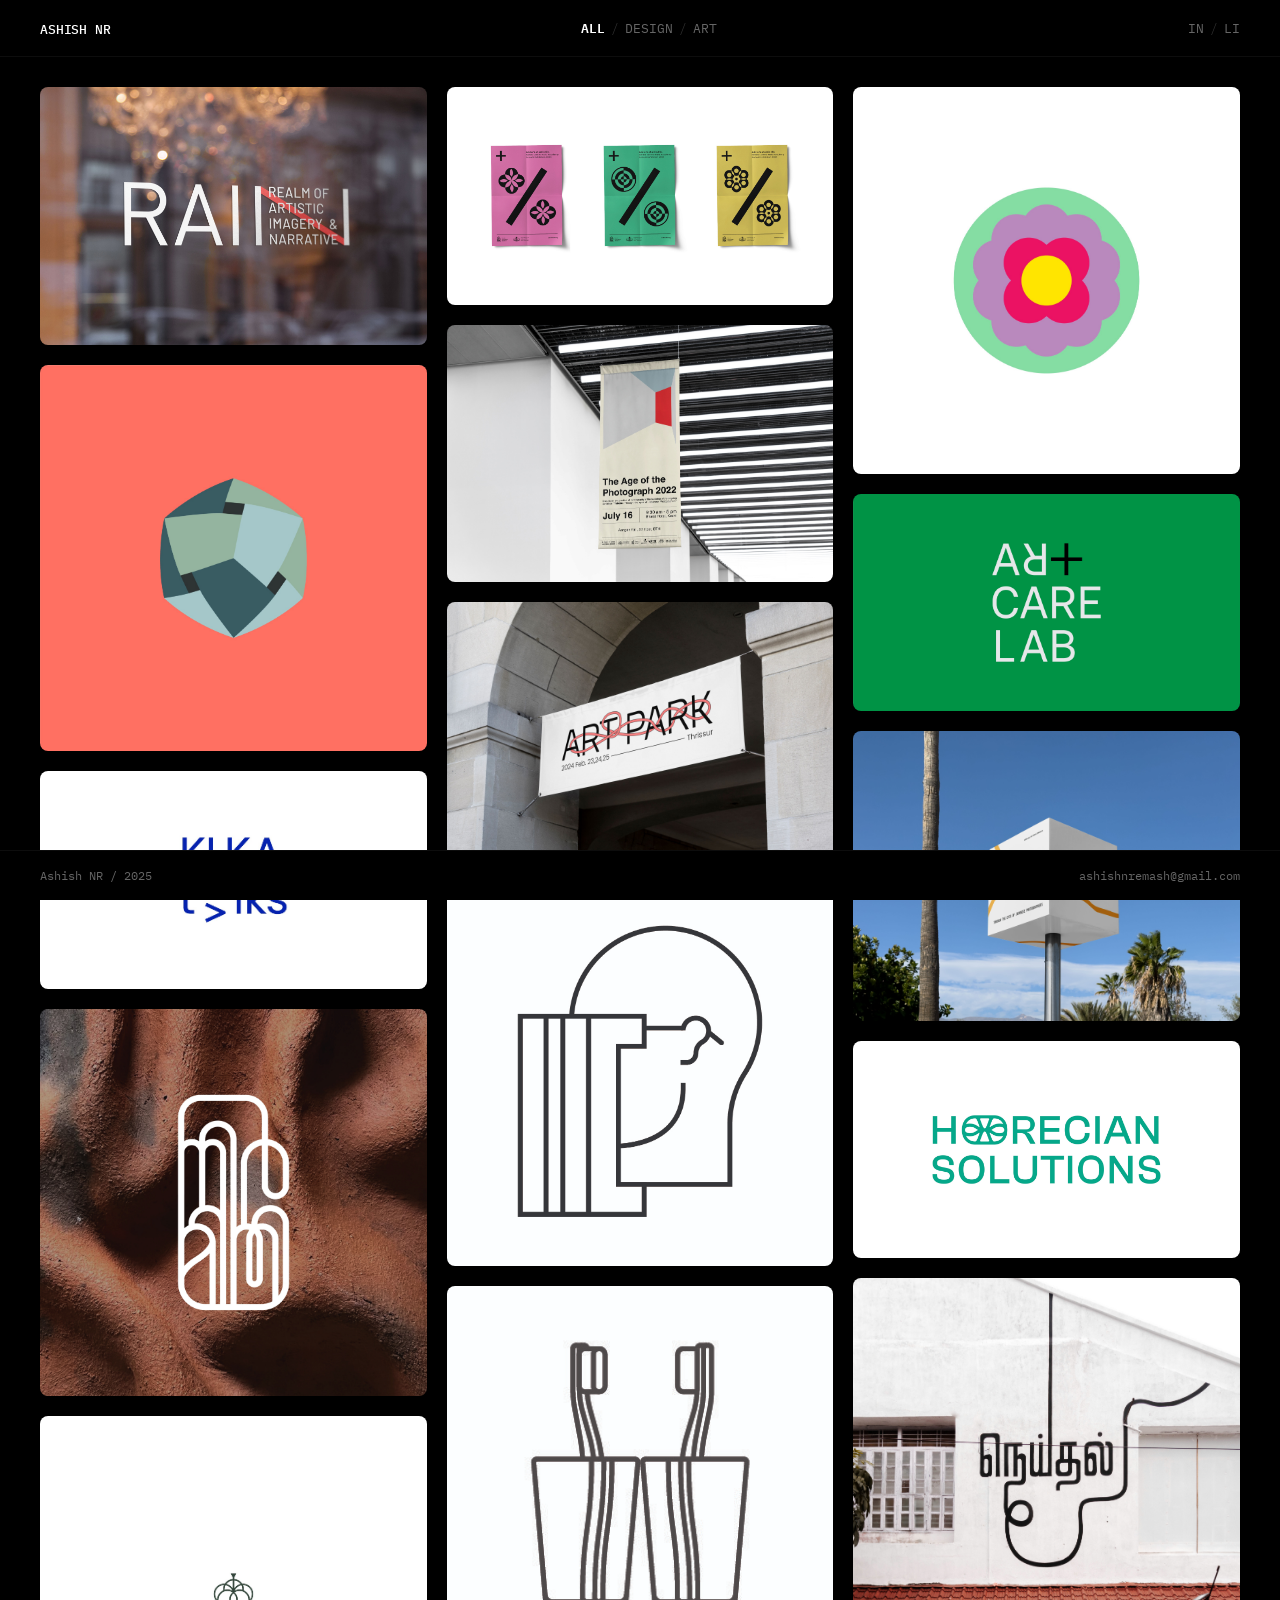
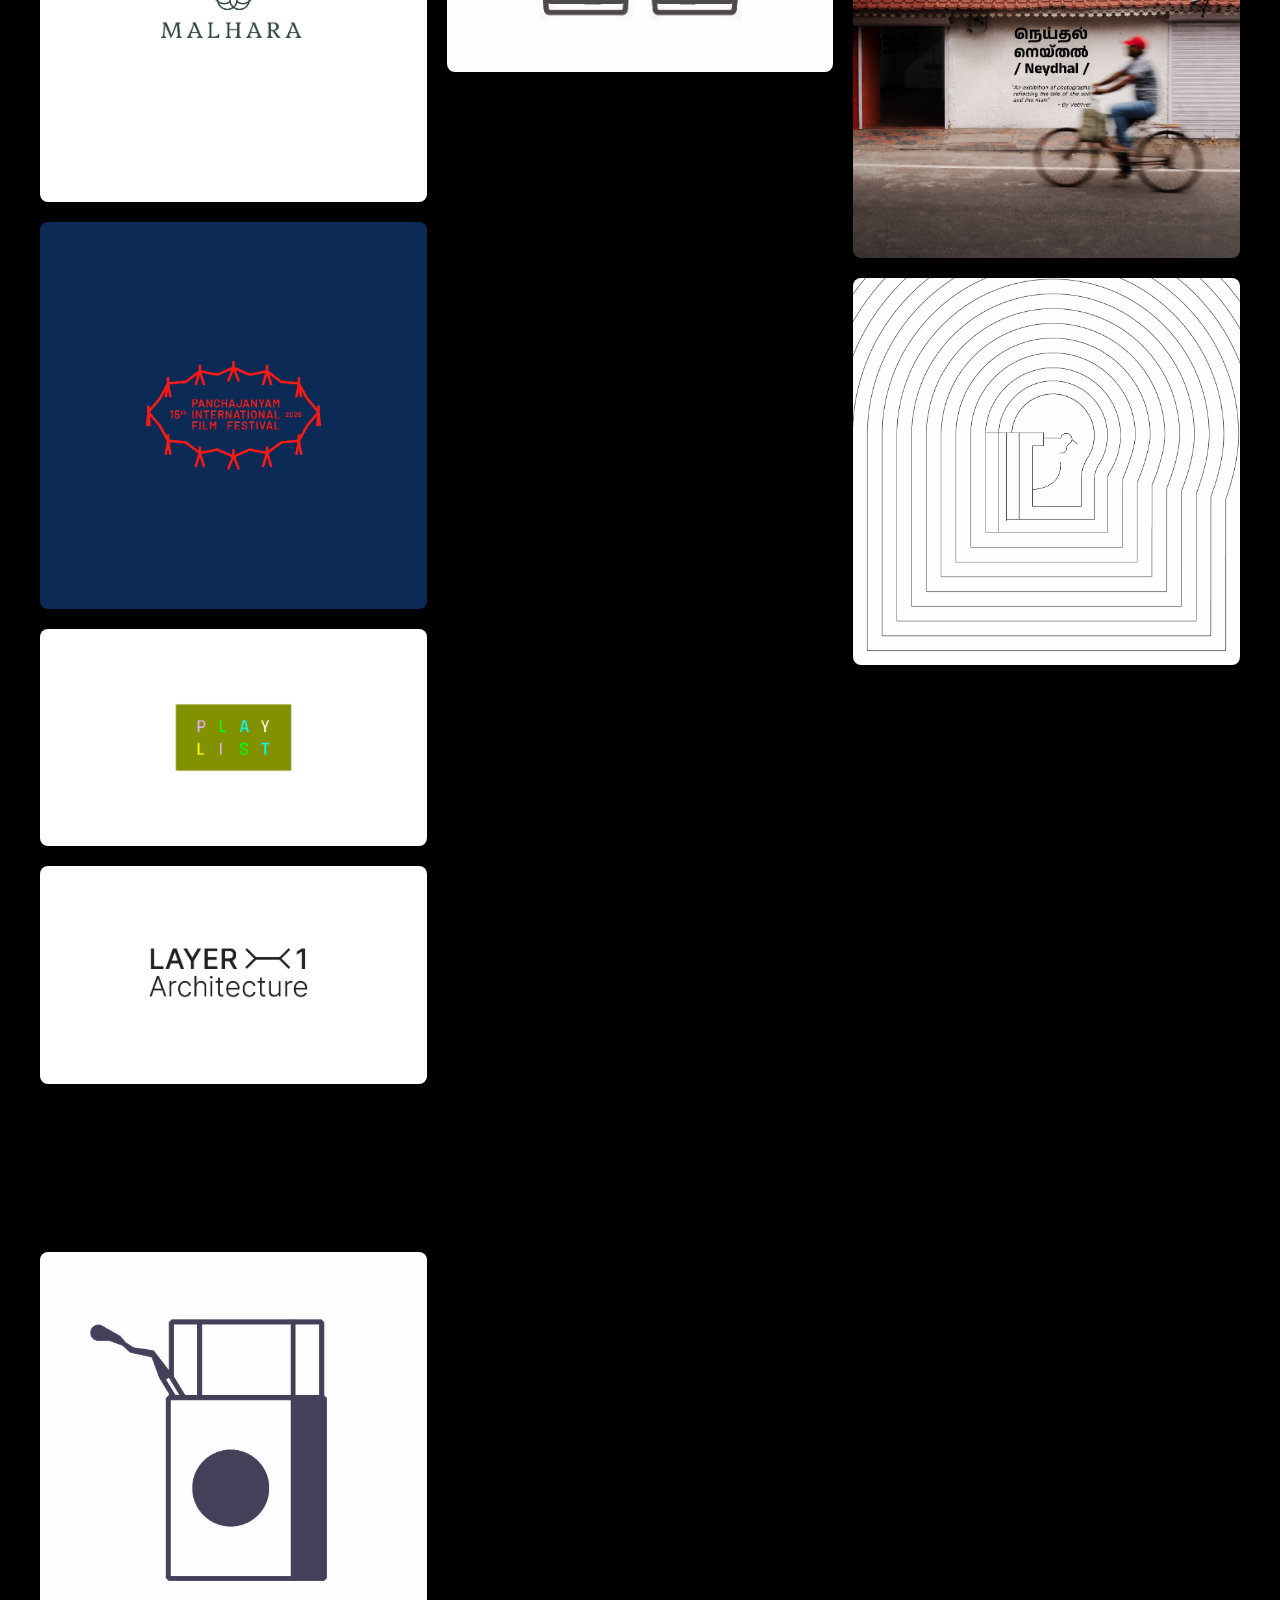
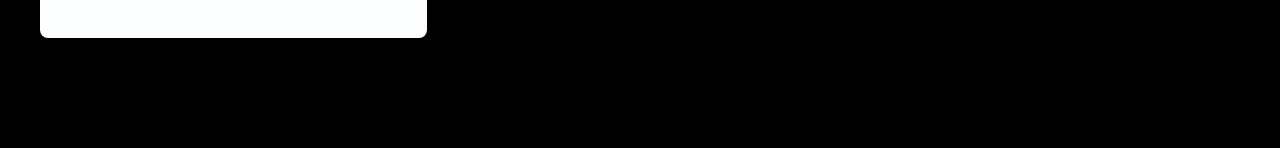
==== project.html @ 5584006c "Initialize portfolio website replication" ====
<!DOCTYPE html>
<html lang="en">
<head>
    <meta charset="UTF-8">
    <meta name="viewport" content="width=device-width, initial-scale=1.0">
    <title>Project Details - Ashish NR</title>
    <meta name="description" content="Editorial project detail page of Ashish NR portfolio">
    
    <!-- Stylesheets -->
    <link rel="stylesheet" href="assets/css/style.css">
</head>
<body>

    <!-- Sticky Navigation Bar -->
    <nav class="top-nav">
        <div class="nav-container">
            <div class="nav-left">
                <a href="index.html" class="nav-brand">ASHISH NR</a>
            </div>
            <div class="nav-center">
                <!-- Kept empty on detail pages to maintain focus on content -->
            </div>
            <div class="nav-right">
                <a href="https://www.instagram.com/ash.ishnr/" target="_blank" class="social-link">IN</a>
                <span class="nav-slash">/</span>
                <a href="https://www.linkedin.com/in/ashish-nr-889770b6/" target="_blank" class="social-link">LI</a>
            </div>
        </div>
    </nav>

    <!-- Main Editorial Project Page Content -->
    <main class="container">
        <!-- Asymmetrical Column Grid Layout (Matches Framer) -->
        <section class="project-header-grid">
            <!-- Column 1: Floating Title Side Column -->
            <div class="project-col project-col-left">
                <h1 id="project-title" class="project-fixed-title">Project Title</h1>
            </div>
            
            <!-- Column 2: Detailed Description Column -->
            <div class="project-col project-col-middle">
                <p id="project-description">
                    Loading project description...
                </p>
            </div>
            
            <!-- Column 3: Timeline & Meta Data List Column -->
            <div class="project-col project-col-right">
                <div id="project-meta-list">
                    <!-- Loaded dynamically by project.js -->
                    <div class="meta-item">
                        <span class="meta-label">Date:</span>
                        <span class="meta-value">...</span>
                    </div>
                </div>
            </div>
        </section>

        <!-- Stacked Project Media Images (Aligned with middle column) -->
        <section id="project-media-list" class="project-media-container">
            <!-- Populated dynamically by project.js -->
        </section>
    </main>

    <!-- Sticky Footer -->
    <footer>
        <div class="footer-container">
            <span>Ashish NR / 2025</span>
            <a href="mailto:ashishnremash@gmail.com" class="footer-email">ashishnremash@gmail.com</a>
        </div>
    </footer>

    <!-- Scripts -->
    <script src="assets/js/project.js"></script>
</body>
</html>
---- assets/css/style.css ----
/* Import IBM Plex Mono from Google Fonts */
@import url('https://fonts.googleapis.com/css2?family=IBM+Plex+Mono:ital,wght@0,100..700;1,100..700&display=swap');

/* Global Resets and Design Tokens */
* {
    margin: 0;
    padding: 0;
    box-sizing: border-box;
    -webkit-font-smoothing: antialiased;
    -moz-osx-font-smoothing: grayscale;
}

body {
    background-color: #000000;
    color: #ffffff;
    font-family: "IBM Plex Mono", monospace;
    overflow-x: hidden;
}

a {
    color: inherit;
    text-decoration: none;
}

/* Base Layout Constraints - Edge to Edge */
.container {
    width: 100%;
    max-width: 100%;
    margin: 0 auto;
    padding-left: 40px;
    padding-right: 40px;
}

/* Top Sticky Navigation Bar */
.top-nav {
    position: fixed;
    top: 0;
    left: 0;
    width: 100%;
    height: 57px;
    background-color: rgba(0, 0, 0, 0.85);
    backdrop-filter: blur(10px);
    -webkit-backdrop-filter: blur(10px);
    z-index: 1000;
    border-bottom: 1px solid rgba(255, 255, 255, 0.05);
}

.nav-container {
    display: flex;
    justify-content: space-between;
    align-items: center;
    height: 100%;
    width: 100%;
    max-width: 100%;
    margin: 0 auto;
    padding: 0 40px;
}

.nav-left .nav-brand {
    font-size: 13px;
    font-weight: 500;
    letter-spacing: -0.01em;
    cursor: pointer;
}

/* Custom Minimal Interactive Filter Bar inside Nav */
.nav-center {
    display: flex;
    align-items: center;
}

.filter-bar {
    display: flex;
    align-items: center;
    gap: 0px;
    background: none;
    padding: 0;
    border-radius: 0;
    border: none;
}

.filter-btn {
    background: none;
    border: none;
    color: rgba(255, 255, 255, 0.4);
    font-family: "IBM Plex Mono", monospace;
    font-size: 13px;
    font-weight: 400;
    cursor: pointer;
    transition: color 0.2s ease;
    padding: 2px 0px;
}

.filter-btn:hover {
    color: rgba(255, 255, 255, 0.9);
}

.filter-btn.active {
    color: #ffffff;
    font-weight: 600;
}

.filter-separator, .nav-slash {
    color: rgba(255, 255, 255, 0.2);
    font-size: 13px;
    font-weight: 300;
    user-select: none;
    margin: 0 6px; /* Controlled tight spacing around / */
}

.nav-right {
    display: flex;
    align-items: center;
    gap: 0px;
    font-size: 13px;
}

.social-link {
    color: rgba(255, 255, 255, 0.4);
    transition: color 0.2s ease;
    padding: 2px 0px;
}

.social-link:hover {
    color: #ffffff;
}

/* 3-Column Masonry Layout Engine */
.masonry-container {
    padding-top: 87px; /* Nav height + margin */
    padding-bottom: 60px;
    display: flex;
    flex-direction: row;
    gap: 20px;
}

.masonry-column {
    flex: 1;
    display: flex;
    flex-direction: column;
    gap: 20px;
    min-width: 0; /* Prevents overflow in flexbox child */
}

/* Portfolio Card Design */
.card-item {
    position: relative;
    width: 100%;
    overflow: hidden;
    background-color: #0d0d0d;
    cursor: pointer;
    display: block;
    aspect-ratio: auto;
    border-radius: 8px;
}

.card-media {
    width: 100%;
    display: block;
    height: auto;
    object-fit: cover;
    transition: opacity 0.3s cubic-bezier(0.16, 1, 0.3, 1);
}

.card-item:hover .card-media {
    opacity: 0.8;
}

/* Dimming Overlay + Bottom-Right Text Title */
.card-overlay {
    position: absolute;
    top: 0;
    left: 0;
    width: 100%;
    height: 100%;
    background-color: rgba(0, 0, 0, 0.2);
    display: flex;
    flex-direction: column;
    justify-content: flex-end;
    align-items: flex-end;
    padding: 15px;
    opacity: 0;
    transition: opacity 0.3s cubic-bezier(0.16, 1, 0.3, 1);
    z-index: 2;
}

.card-item:hover .card-overlay {
    opacity: 1;
}

.card-title {
    color: #ffffff;
    font-size: 15px;
    font-weight: 400;
    letter-spacing: -0.01em;
    margin: 0;
}

/* Main Footer Styling */
footer {
    position: sticky;
    bottom: 0;
    left: 0;
    width: 100%;
    height: 50px;
    background-color: #000000;
    border-top: 1px solid rgba(255, 255, 255, 0.05);
    z-index: 900;
}

.footer-container {
    display: flex;
    justify-content: space-between;
    align-items: center;
    height: 100%;
    width: 100%;
    max-width: 100%;
    margin: 0 auto;
    padding: 0 40px;
    font-size: 12px;
    color: rgba(255, 255, 255, 0.4);
}

.footer-email {
    color: rgba(255, 255, 255, 0.4);
    transition: color 0.2s ease;
}

.footer-email:hover {
    color: #ffffff;
}

/* Maximized Illustration Lightbox Modal styling */
.lightbox {
    position: fixed;
    top: 0;
    left: 0;
    width: 100%;
    height: 100%;
    background-color: rgba(0, 0, 0, 0.98);
    display: none;
    justify-content: center;
    align-items: center;
    z-index: 2000;
    opacity: 0;
    transition: opacity 0.3s ease;
}

.lightbox.active {
    display: flex;
    opacity: 1;
}

.lightbox-content {
    position: relative;
    max-width: 90%;
    max-height: 85%;
    display: flex;
    justify-content: center;
    align-items: center;
    flex-direction: column;
}

.lightbox-image {
    max-width: 100%;
    max-height: 80vh;
    object-fit: contain;
    box-shadow: 0 10px 45px rgba(0, 0, 0, 0.9);
    user-select: none;
}

.lightbox-close {
    position: absolute;
    top: 25px;
    right: 25px;
    background: none;
    border: none;
    color: #ffffff;
    font-size: 32px;
    cursor: pointer;
    opacity: 0.5;
    transition: opacity 0.2s ease, transform 0.2s ease;
    z-index: 2200;
}

.lightbox-close:hover {
    opacity: 1;
    transform: scale(1.08);
}

.lightbox-nav {
    position: absolute;
    top: 50%;
    transform: translateY(-50%);
    background: none;
    border: none;
    color: #ffffff;
    font-size: 40px;
    cursor: pointer;
    opacity: 0.3;
    transition: opacity 0.2s ease, transform 0.2s ease;
    padding: 30px 20px;
    z-index: 2100;
}

.lightbox-nav:hover {
    opacity: 0.9;
    transform: translateY(-50%) scale(1.05);
}

.lightbox-prev {
    left: 10px;
}

.lightbox-next {
    right: 10px;
}

.lightbox-caption {
    margin-top: 15px;
    color: rgba(255, 255, 255, 0.5);
    font-size: 14px;
    font-weight: 400;
    letter-spacing: -0.01em;
}

/* Editorial Detailed Project Page Layout */
.project-header-grid {
    display: flex;
    flex-direction: row;
    gap: 20px;
    padding-top: 97px;
    padding-bottom: 40px;
}

.project-col {
    width: calc((100% - 40px) / 3);
    flex-shrink: 0;
}

.project-col-left {
    position: relative;
}

.project-fixed-title {
    position: sticky;
    top: 97px;
    font-size: 15px;
    font-weight: 500;
    color: #ffffff;
    letter-spacing: -0.01em;
}

.project-col-middle {
    color: #ffffff;
    font-size: 15px;
    line-height: 1.45;
    font-weight: 400;
    letter-spacing: -0.01em;
}

.project-col-right {
    display: flex;
    flex-direction: column;
    gap: 16px;
    font-size: 13px;
    padding-left: 20px;
}

.meta-item {
    display: flex;
    flex-direction: column;
    line-height: 1.4;
}

.meta-label {
    color: rgba(255, 255, 255, 0.4);
    font-weight: 400;
    text-transform: capitalize;
}

.meta-value {
    color: #ffffff;
    margin-top: 2px;
}

.project-media-container {
    display: flex;
    flex-direction: column;
    gap: 20px;
    padding-bottom: 80px;
}

.project-media-item {
    margin-left: calc(((100% - 40px) / 3) + 20px); /* Column 1 width + gap */
    width: calc(2 * ((100% - 40px) / 3) + 20px);   /* Column 2 + Column 3 + gap */
    display: block;
    height: auto;
    object-fit: cover;
    background-color: #0a0a0a;
}

/* Responsive Rules */
@media (max-width: 1024px) {
    .container {
        padding-left: 15px;
        padding-right: 15px;
    }
    
    .nav-container, .footer-container {
        padding: 0 15px;
    }
    
    .masonry-container {
        flex-direction: column;
        gap: 15px;
    }
    
    .masonry-column {
        width: 100%;
        gap: 15px;
    }
    
    /* Project details stack on tablets/mobile */
    .project-header-grid {
        flex-direction: column;
        padding-top: 80px;
        gap: 24px;
    }
    
    .project-col {
        width: 100%;
    }
    
    .project-col-right {
        padding-left: 0;
    }
    
    .project-fixed-title {
        position: relative;
        top: 0;
        font-size: 20px;
    }
    
    .project-media-item {
        margin-left: 0;
        width: 100%;
    }
}
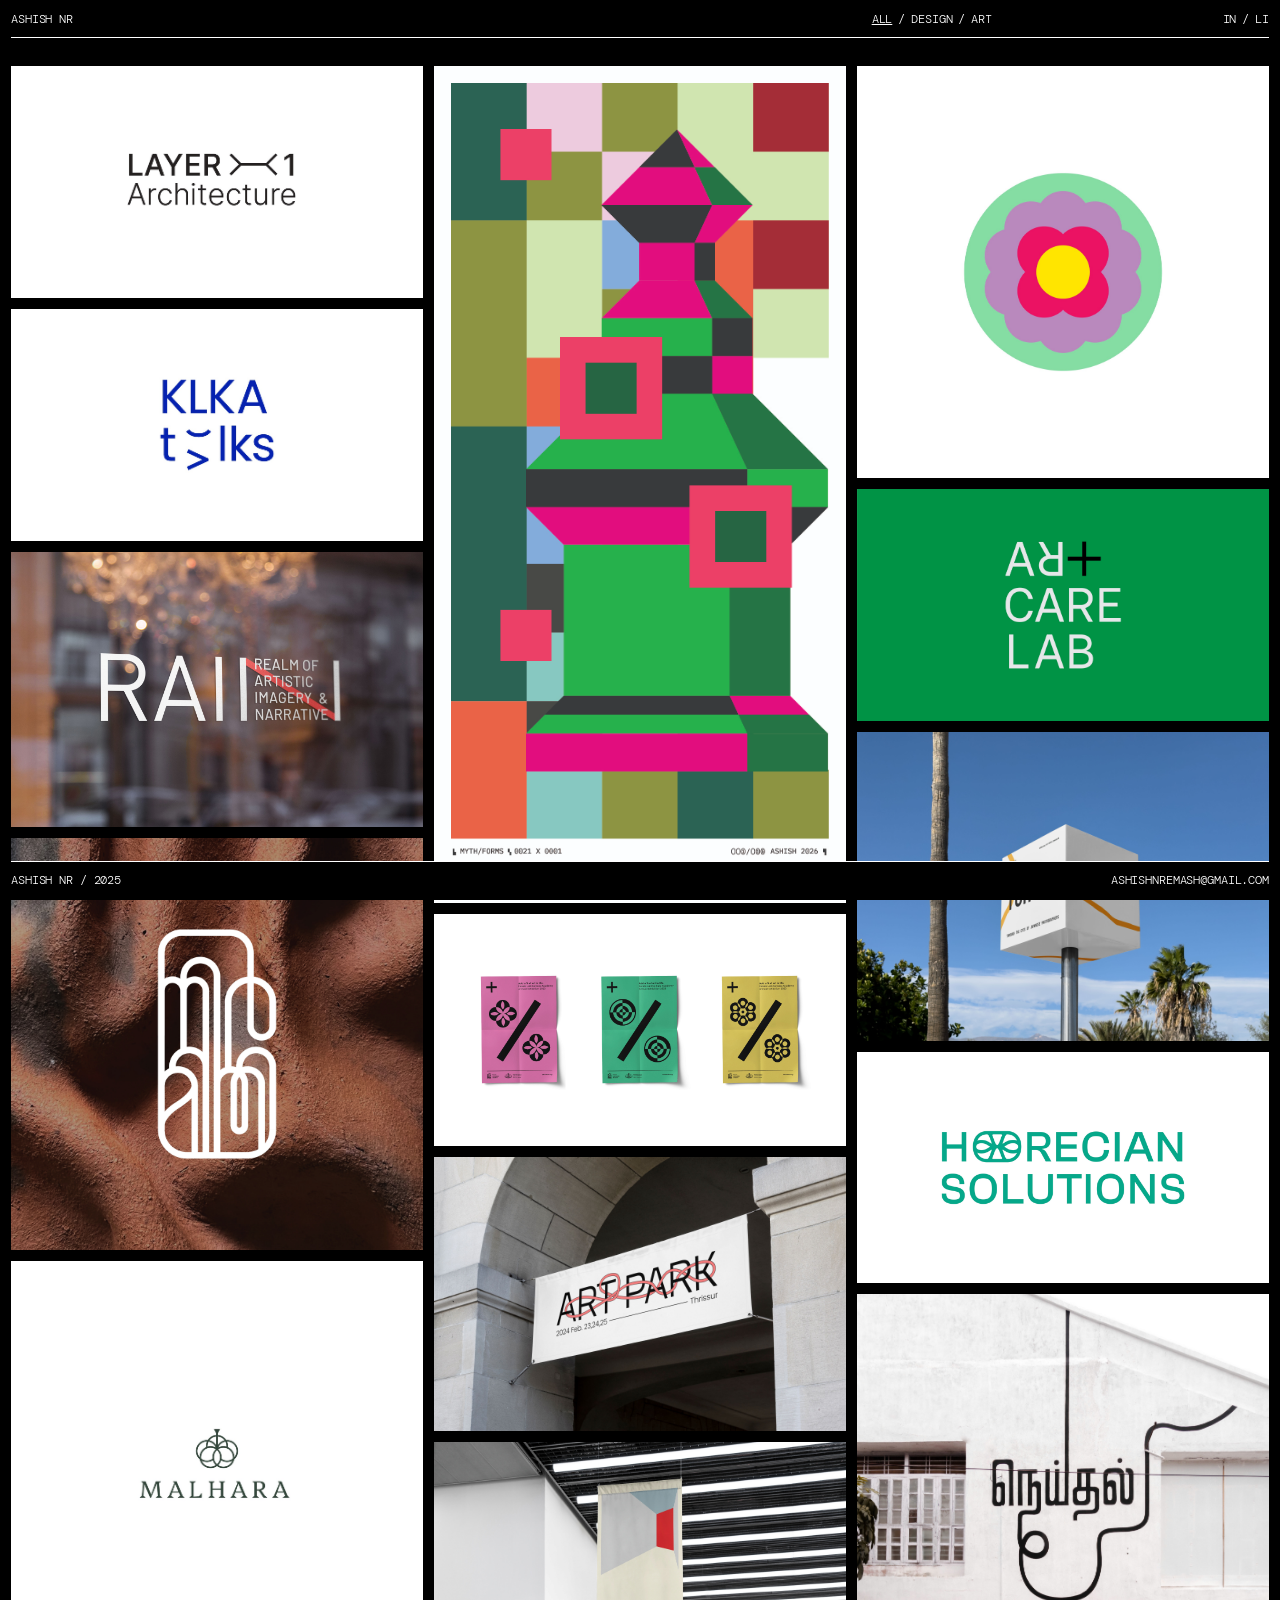
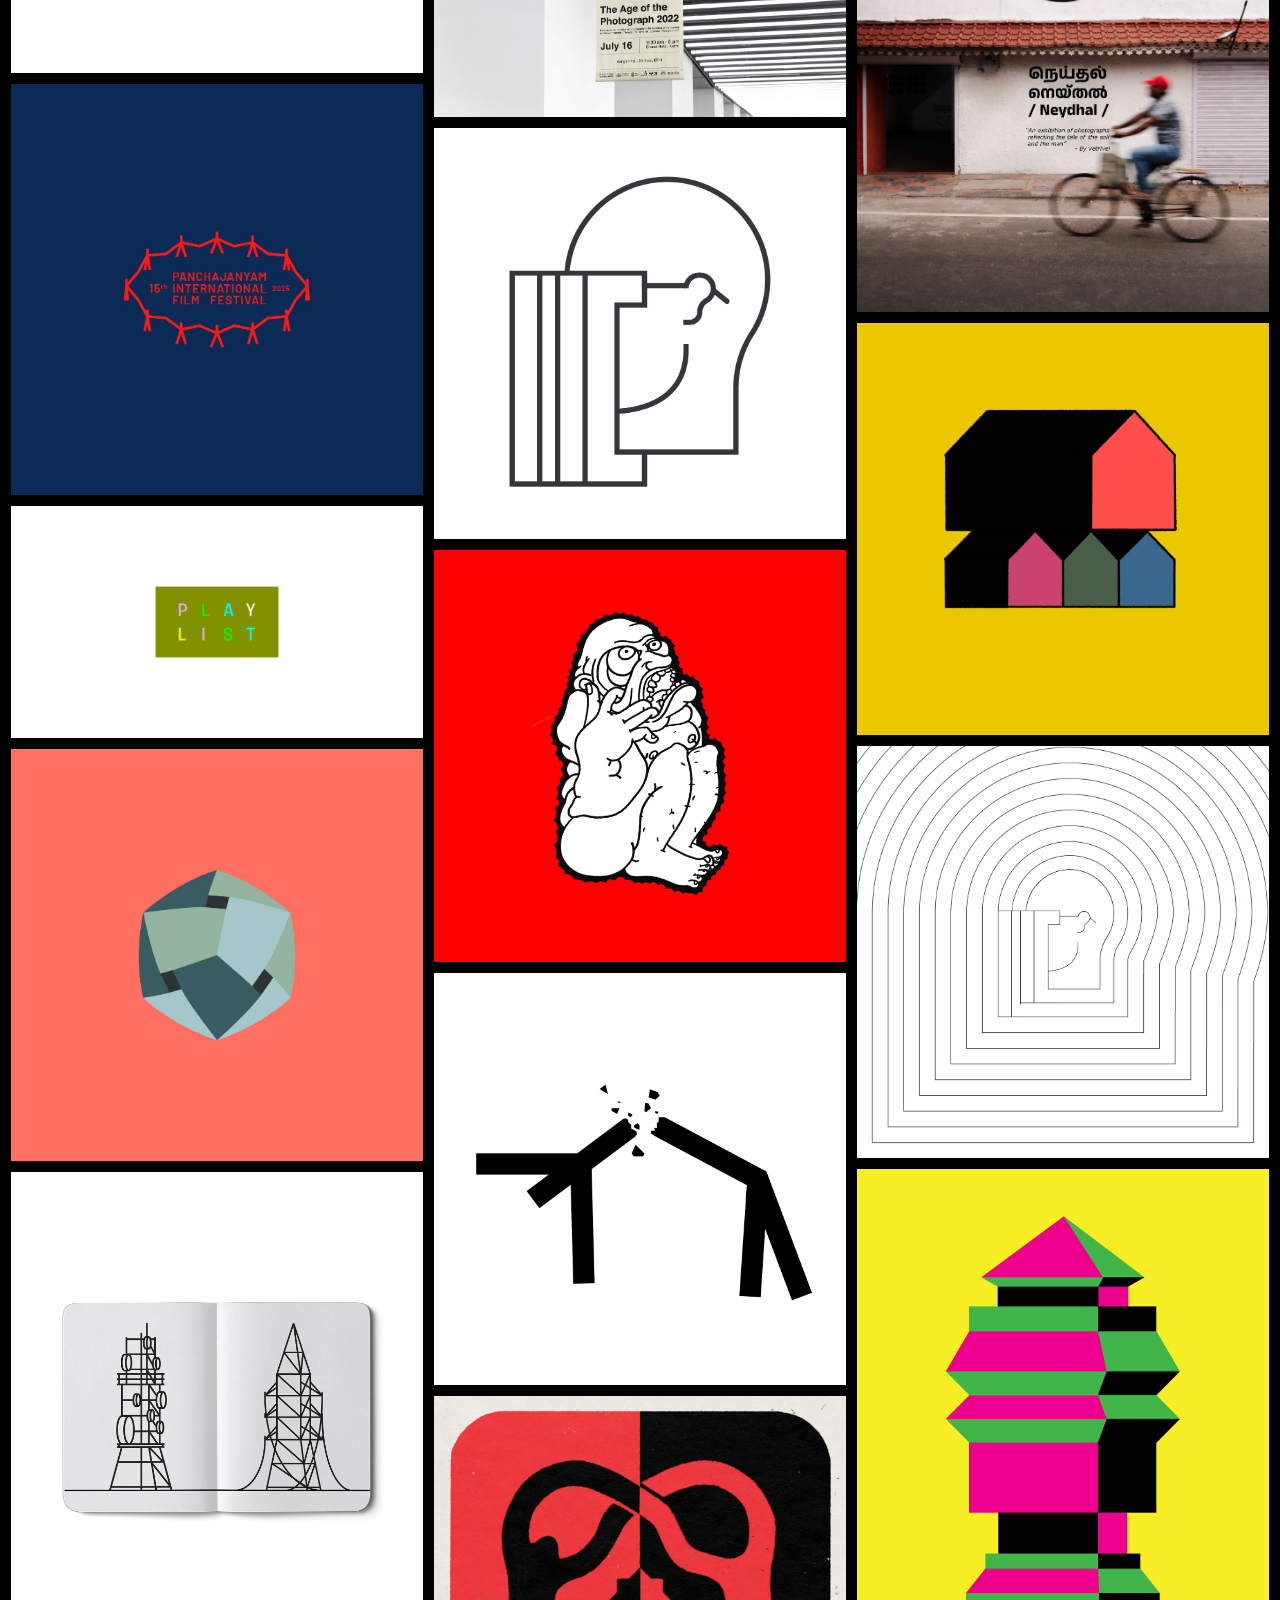
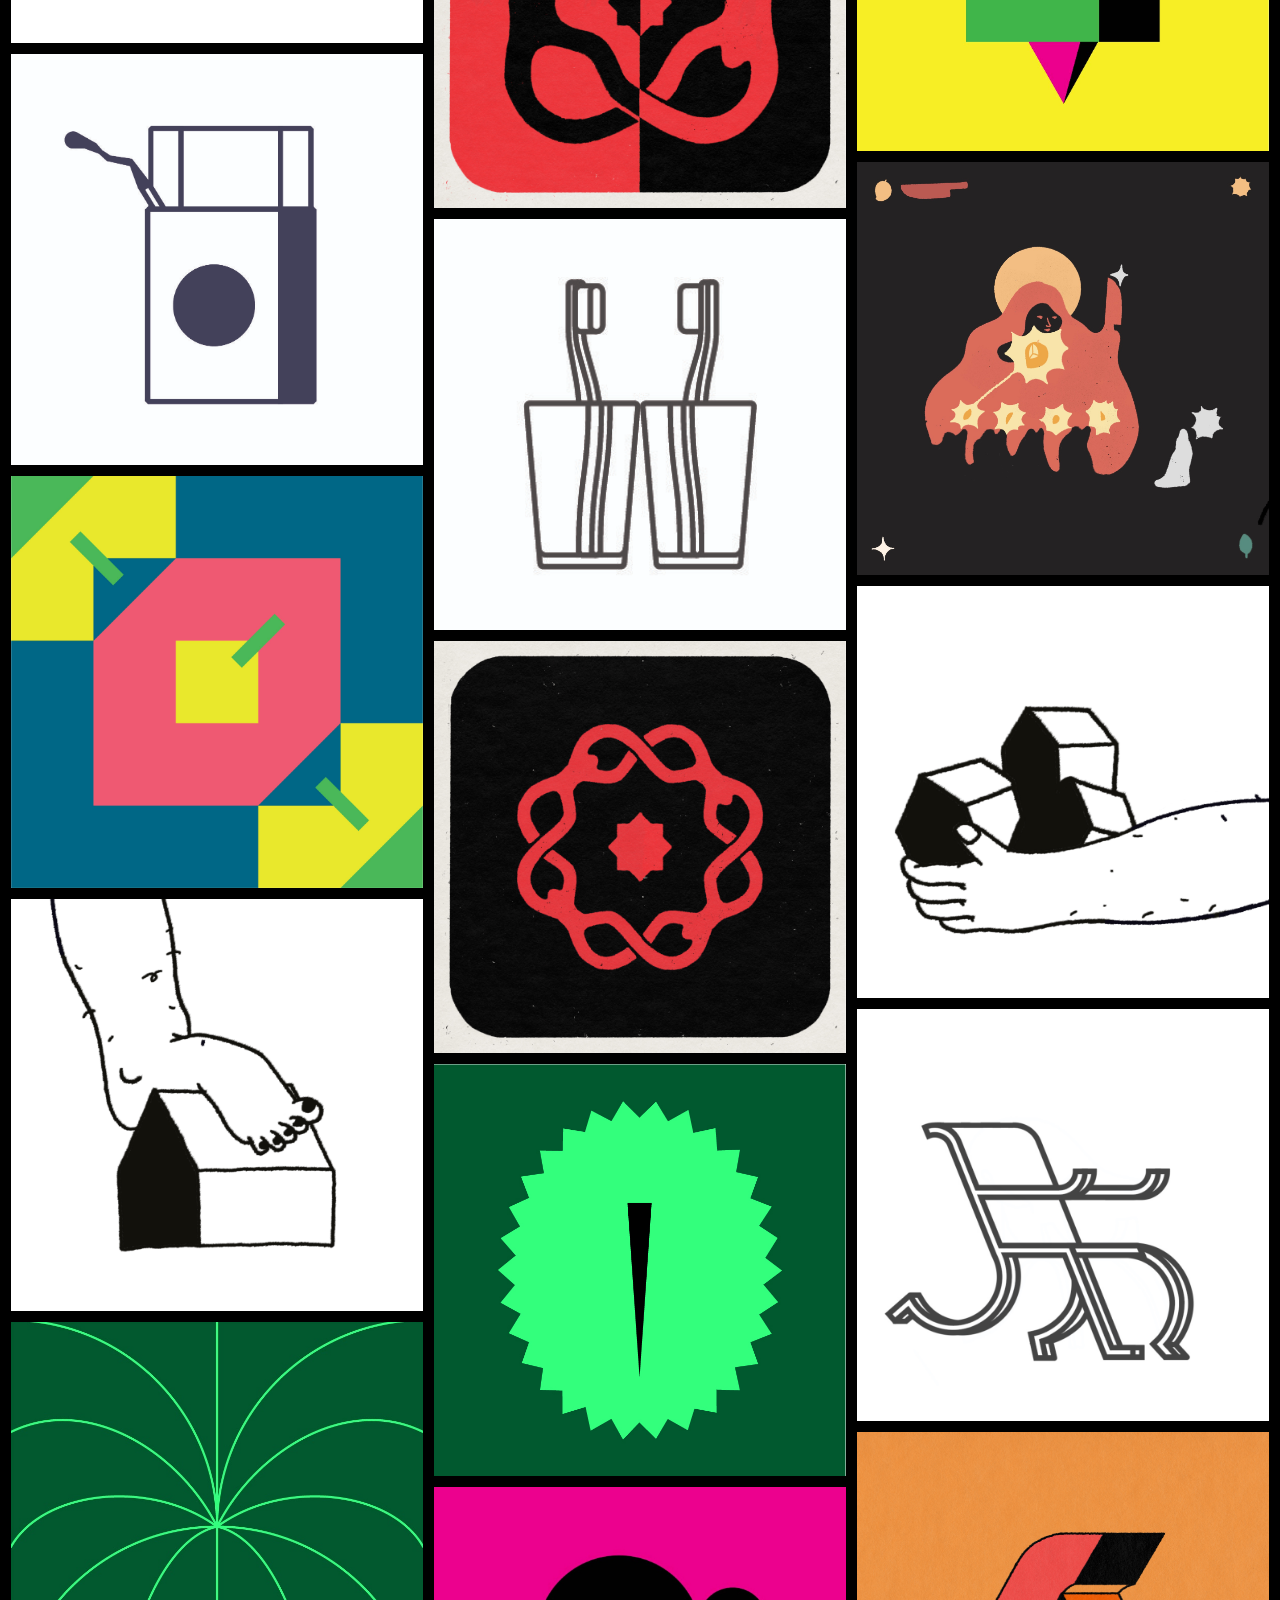
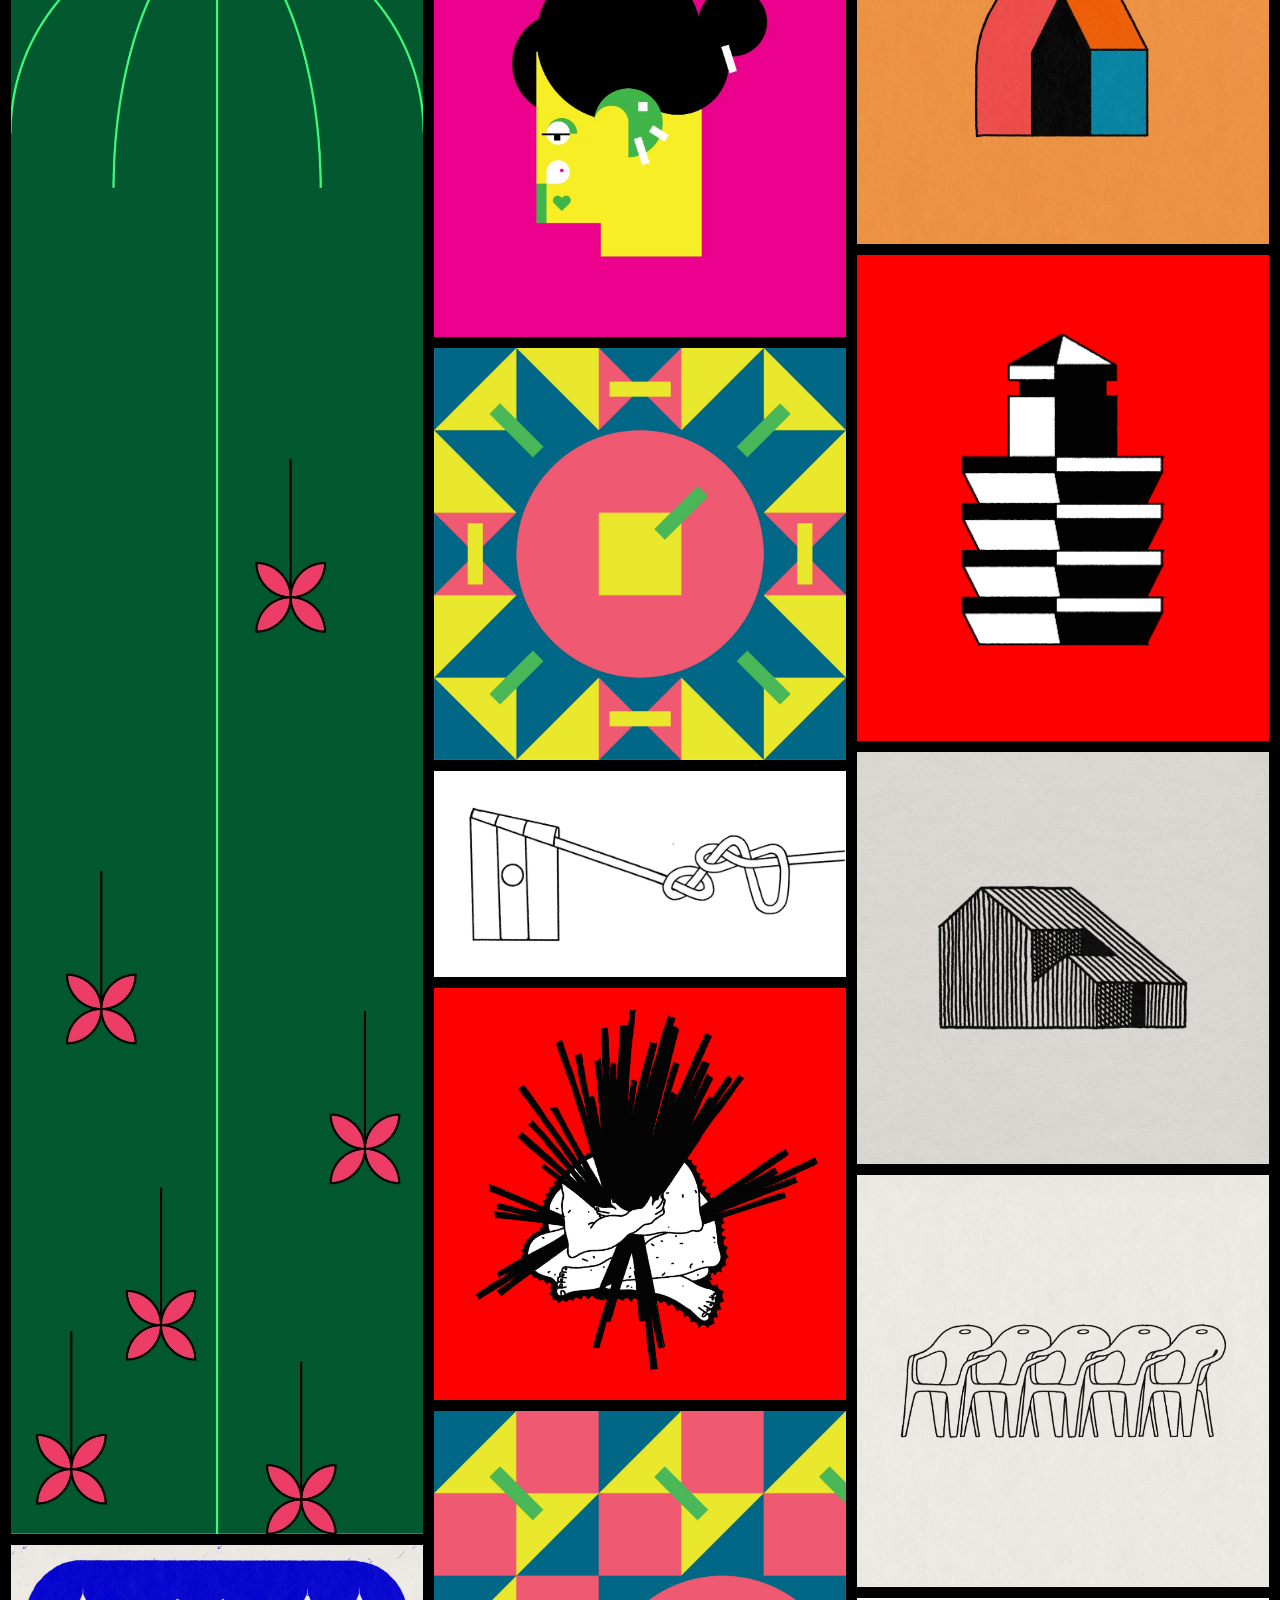
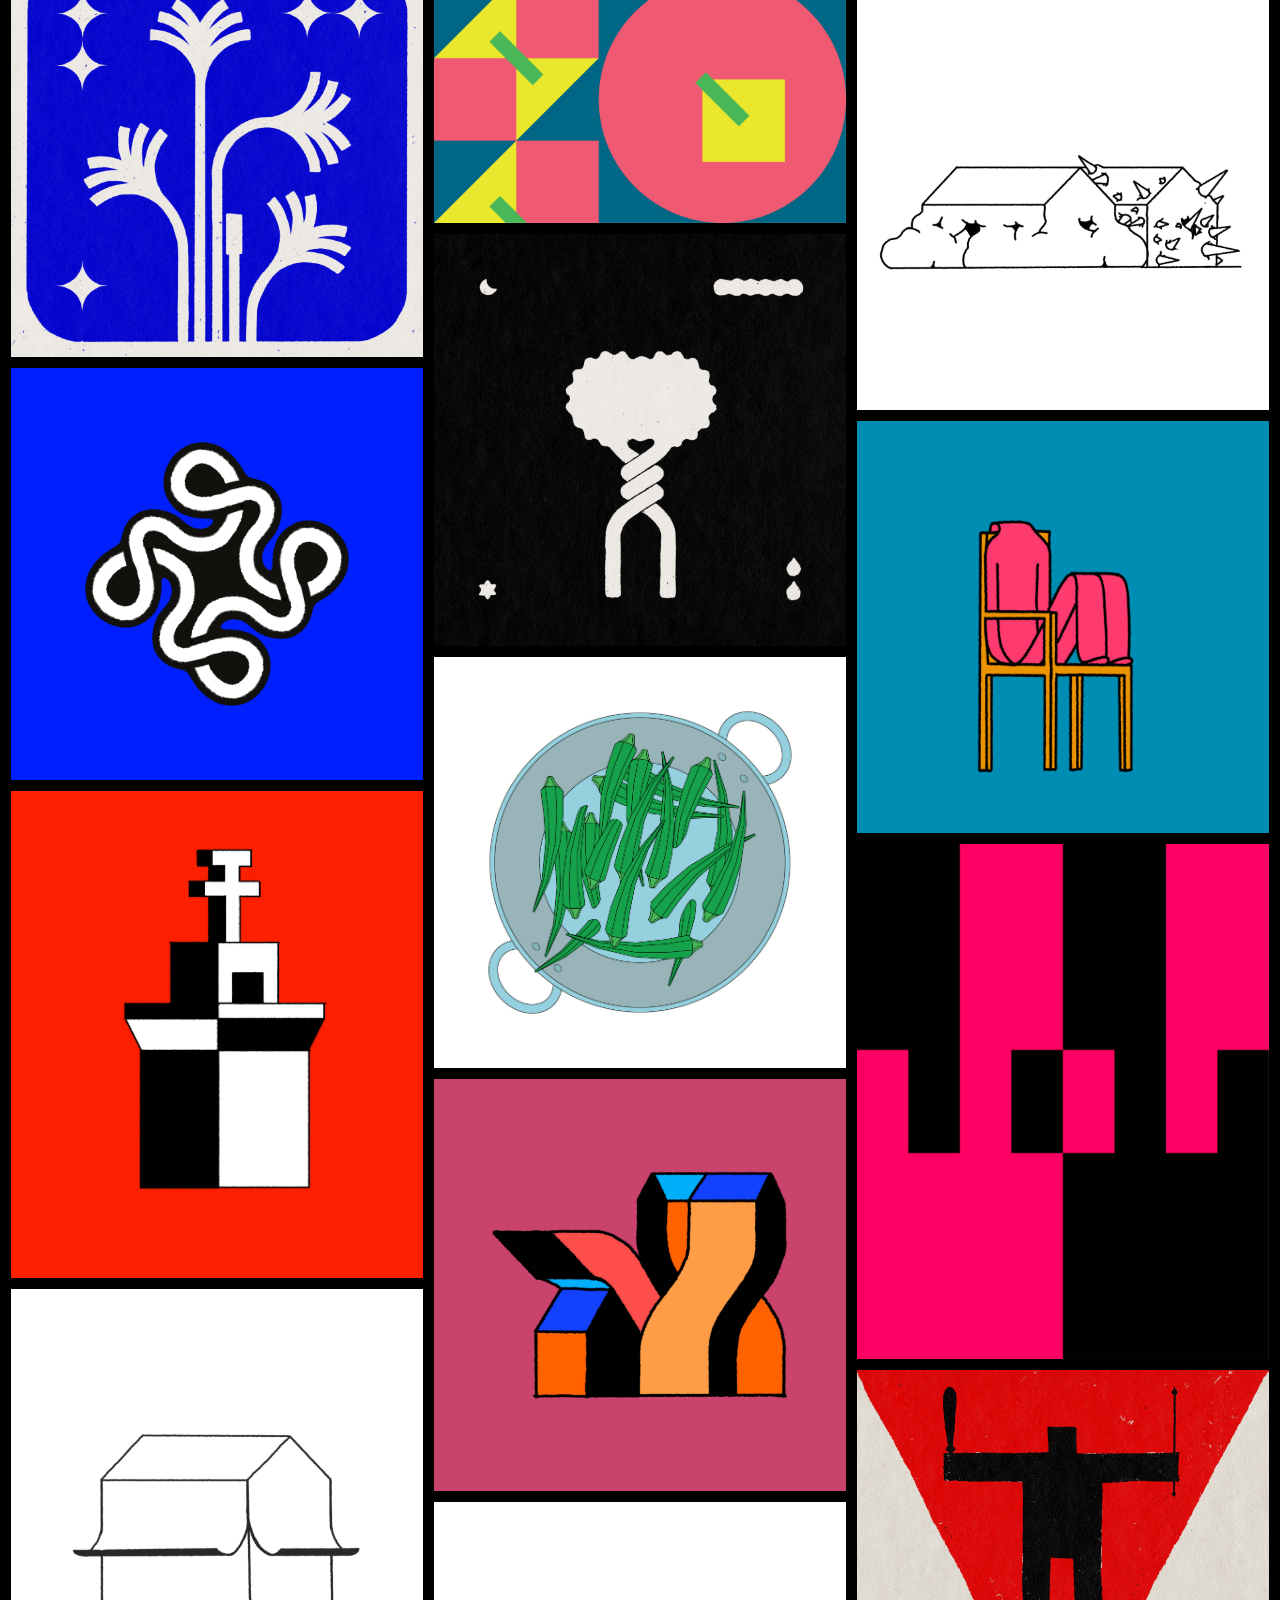
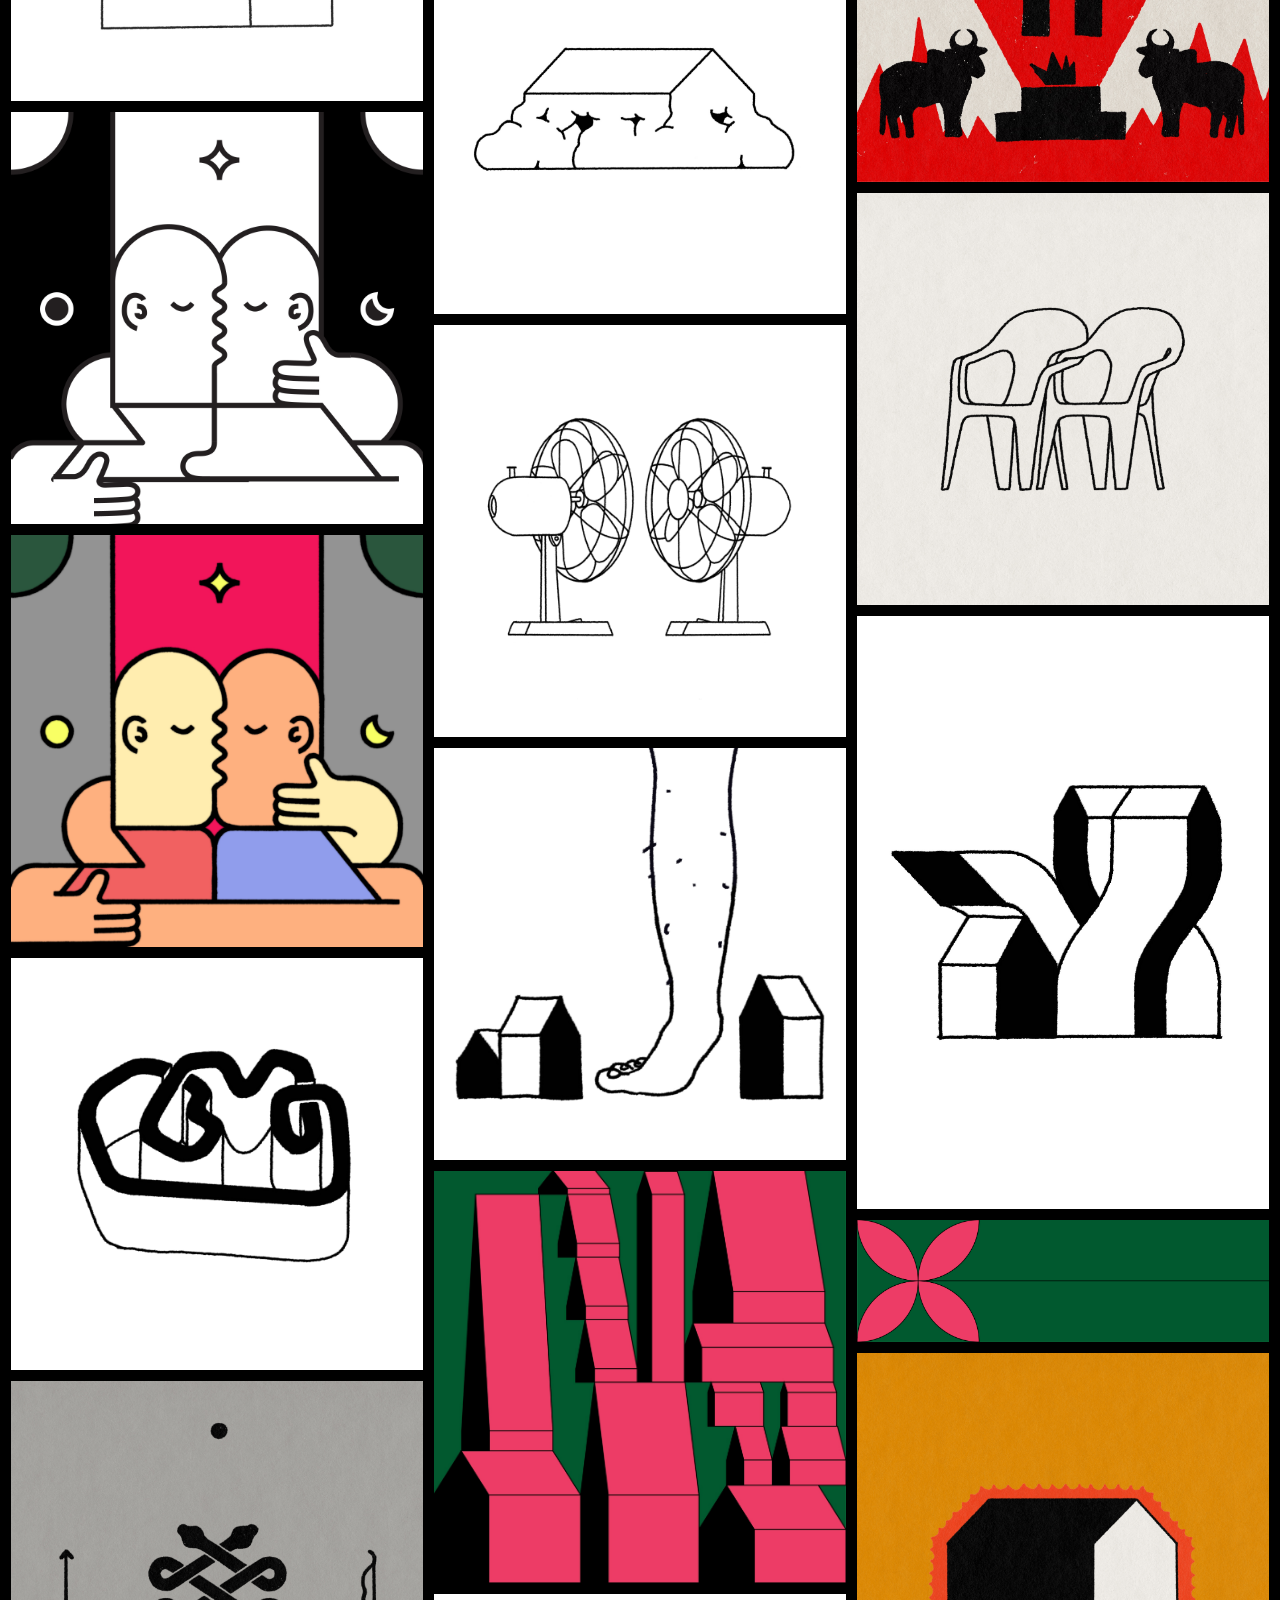
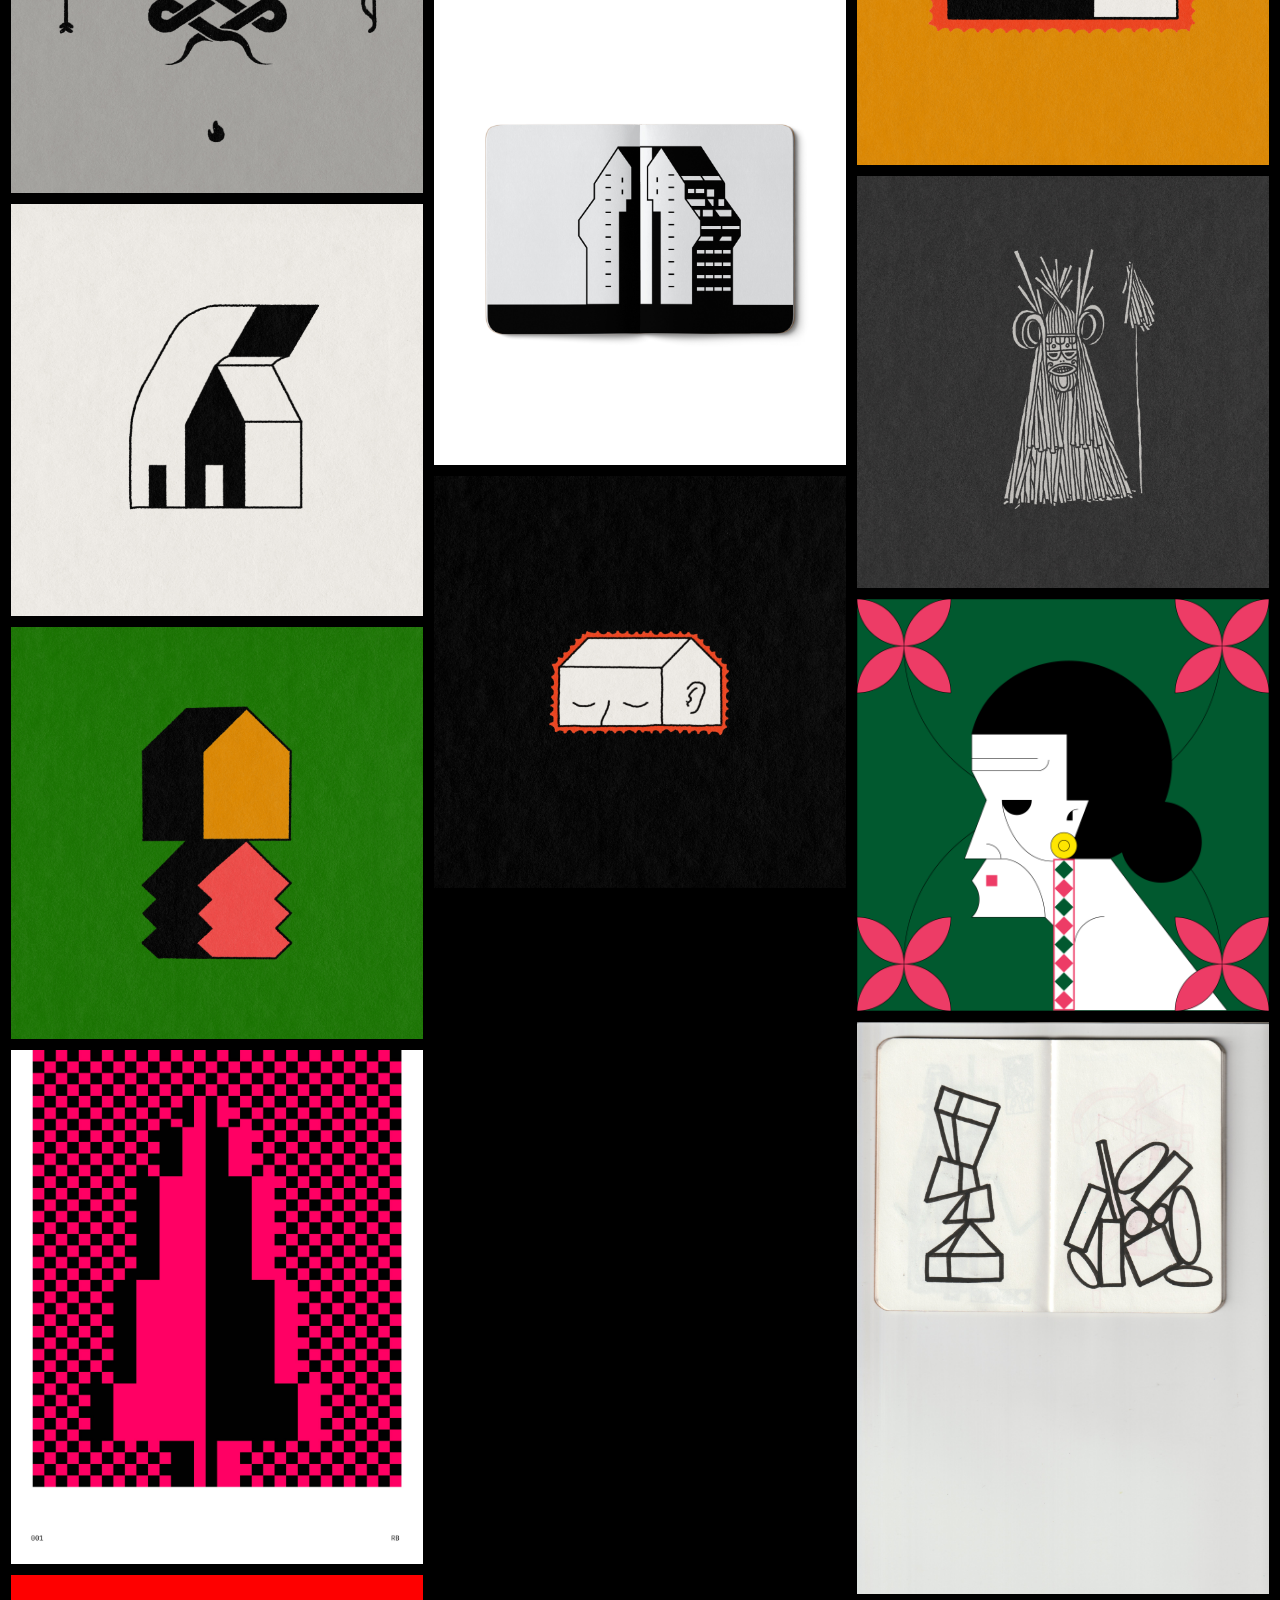
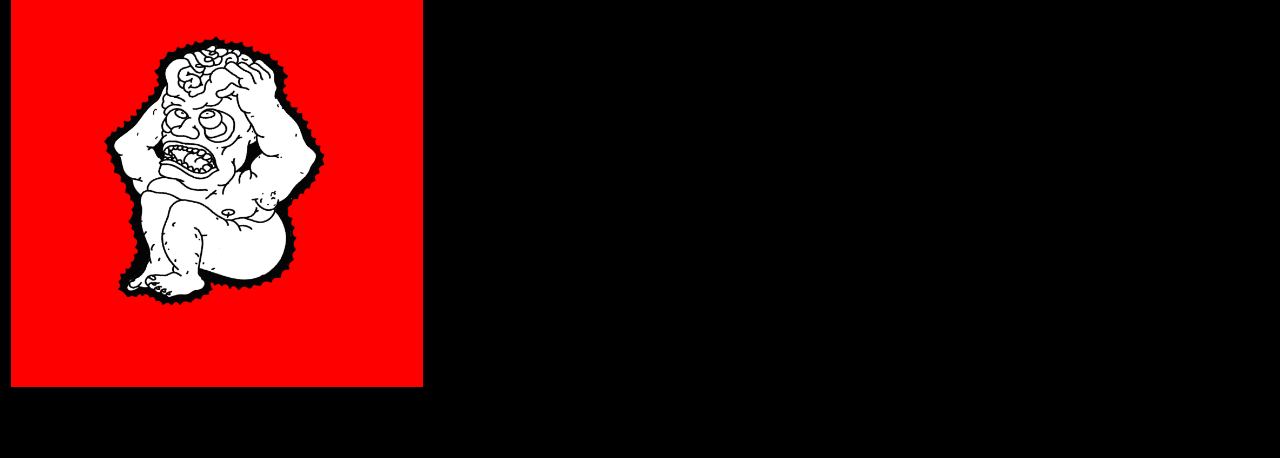
==== commit 55cbafa4: "Overhaul typography, import 55 illustrations, and add Drag-and-Drop CMS" ====
--- a/project.html
+++ b/project.html
@@ -17,9 +17,6 @@
             <div class="nav-left">
                 <a href="index.html" class="nav-brand">ASHISH NR</a>
             </div>
-            <div class="nav-center">
-                <!-- Kept empty on detail pages to maintain focus on content -->
-            </div>
             <div class="nav-right">
                 <a href="https://www.instagram.com/ash.ishnr/" target="_blank" class="social-link">IN</a>
                 <span class="nav-slash">/</span>
@@ -30,29 +27,28 @@
 
     <!-- Main Editorial Project Page Content -->
     <main class="container">
-        <!-- Asymmetrical Column Grid Layout (Matches Framer) -->
+        <!-- Asymmetrical 4-Column Grid Layout (Matches the project screenshot) -->
         <section class="project-header-grid">
-            <!-- Column 1: Floating Title Side Column -->
-            <div class="project-col project-col-left">
+            <!-- Column 1: Floating Title Column -->
+            <div class="project-col project-col-1">
                 <h1 id="project-title" class="project-fixed-title">Project Title</h1>
             </div>
             
             <!-- Column 2: Detailed Description Column -->
-            <div class="project-col project-col-middle">
+            <div class="project-col project-col-2">
                 <p id="project-description">
                     Loading project description...
                 </p>
             </div>
             
-            <!-- Column 3: Timeline & Meta Data List Column -->
-            <div class="project-col project-col-right">
-                <div id="project-meta-list">
-                    <!-- Loaded dynamically by project.js -->
-                    <div class="meta-item">
-                        <span class="meta-label">Date:</span>
-                        <span class="meta-value">...</span>
-                    </div>
-                </div>
+            <!-- Column 3: Date & Timeline Column -->
+            <div class="project-col project-col-3" id="project-meta-col-3">
+                <!-- Loaded dynamically by project.js -->
+            </div>
+            
+            <!-- Column 4: Role & Collaborator Column -->
+            <div class="project-col project-col-4" id="project-meta-col-4">
+                <!-- Loaded dynamically by project.js -->
             </div>
         </section>
 
--- a/assets/css/style.css
+++ b/assets/css/style.css
@@ -1,7 +1,29 @@
-/* Import IBM Plex Mono from Google Fonts */
-@import url('https://fonts.googleapis.com/css2?family=IBM+Plex+Mono:ital,wght@0,100..700;1,100..700&display=swap');
-
-/* Global Resets and Design Tokens */
+/* ==========================================================================
+   SearchSystem™ Typography & Spacing System
+   Designed for Ashish NR Multidisciplinary Portfolio
+   ========================================================================== */
+
+/* Import DM Mono from Google Fonts (with Light, Regular, Medium weights) */
+@import url('https://fonts.googleapis.com/css2?family=DM+Mono:ital,wght@0,300;0,400;0,500;1,300;1,400;1,500&display=swap');
+
+/* Systematic Design Tokens */
+:root {
+    --gutter: 11px;
+    --vertical: 32px;
+    --pageMarginTotal: 11px;
+    --pageMargin: calc(var(--pageMarginTotal) - (var(--gutter) / 2));
+    --easing: cubic-bezier(0.645, 0.045, 0.355, 1);
+
+    /* Technical Monochrome Palette */
+    --colour-bg: #000000;
+    --colour-copy: #ffffff;
+    --font-size: 12px;
+    /* Set precisely to 12px as requested */
+    --font-kerning: -0.01em;
+    /* Clean technical monospaced spacing */
+}
+
+/* Global Resets & Structural Constraints */
 * {
     margin: 0;
     padding: 0;
@@ -11,60 +33,93 @@
 }
 
 body {
-    background-color: #000000;
-    color: #ffffff;
-    font-family: "IBM Plex Mono", monospace;
+    background-color: var(--colour-bg);
+    color: var(--colour-copy);
+    font-family: 'DM Mono', monospace;
+    font-size: var(--font-size);
+    font-weight: 300;
+    /* Strictly Light font-weight across the site */
+    line-height: 1.35;
+    letter-spacing: var(--font-kerning);
+    text-transform: uppercase;
+    /* Enforce architectural grid structure */
     overflow-x: hidden;
+    scroll-behavior: smooth;
+    transition: background-color 0.3s var(--easing), color 0.3s var(--easing);
 }
 
 a {
-    color: inherit;
+    color: #ffffff;
     text-decoration: none;
-}
-
-/* Base Layout Constraints - Edge to Edge */
+    font-weight: 300;
+    /* Strictly Light font-weight */
+    transition: color 0.2s var(--easing);
+}
+
+a:hover {
+    text-decoration: underline;
+}
+
+/* Systematic Edge-to-Edge Container paddings */
 .container {
     width: 100%;
     max-width: 100%;
     margin: 0 auto;
-    padding-left: 40px;
-    padding-right: 40px;
-}
-
-/* Top Sticky Navigation Bar */
+    padding-left: var(--pageMarginTotal);
+    padding-right: var(--pageMarginTotal);
+}
+
+/* Sticky Architectural Navigation Bar */
 .top-nav {
     position: fixed;
     top: 0;
     left: 0;
     width: 100%;
-    height: 57px;
-    background-color: rgba(0, 0, 0, 0.85);
-    backdrop-filter: blur(10px);
-    -webkit-backdrop-filter: blur(10px);
+    padding-top: var(--pageMarginTotal);
+    padding-bottom: 0px;
+    background-color: #000000;
+    /* Solid pure black */
     z-index: 1000;
-    border-bottom: 1px solid rgba(255, 255, 255, 0.05);
 }
 
 .nav-container {
+    position: relative;
     display: flex;
     justify-content: space-between;
     align-items: center;
-    height: 100%;
     width: 100%;
     max-width: 100%;
-    margin: 0 auto;
-    padding: 0 40px;
+    padding: 0 var(--pageMarginTotal) var(--pageMarginTotal) var(--pageMarginTotal);
+}
+
+.nav-container::after {
+    content: '';
+    position: absolute;
+    bottom: 0;
+    left: var(--pageMarginTotal);
+    right: var(--pageMarginTotal);
+    height: 0.75px;
+    /* Clean crisp line */
+    background-color: #ffffff;
+    /* Solid white */
 }
 
 .nav-left .nav-brand {
-    font-size: 13px;
-    font-weight: 500;
-    letter-spacing: -0.01em;
+    font-size: var(--font-size);
+    font-weight: 300;
+    /* Strictly Light font-weight */
+    color: #ffffff;
+    letter-spacing: var(--font-kerning);
     cursor: pointer;
 }
 
-/* Custom Minimal Interactive Filter Bar inside Nav */
+/* Offcentered Filter Bar Aligned Exactly with Column 3 */
 .nav-center {
+    position: absolute;
+    /* Aligns exactly at the left edge of Column 3 in a 3-column layout */
+    left: calc(2 * ((100% - 2 * var(--gutter)) / 3) + 2 * var(--gutter) + var(--pageMarginTotal));
+    top: 0;
+    height: calc(100% - var(--pageMarginTotal));
     display: flex;
     align-items: center;
 }
@@ -75,74 +130,97 @@
     gap: 0px;
     background: none;
     padding: 0;
-    border-radius: 0;
     border: none;
+}
+
+.filter-arrow {
+    margin-right: 6px;
+    color: #ffffff;
+    font-size: var(--font-size);
+    font-weight: 300;
+    user-select: none;
 }
 
 .filter-btn {
     background: none;
     border: none;
-    color: rgba(255, 255, 255, 0.4);
-    font-family: "IBM Plex Mono", monospace;
-    font-size: 13px;
-    font-weight: 400;
+    color: #ffffff;
+    /* Solid white text */
+    font-family: 'DM Mono', monospace;
+    font-size: var(--font-size);
+    font-weight: 300;
+    /* Strictly Light font-weight */
+    letter-spacing: var(--font-kerning);
     cursor: pointer;
-    transition: color 0.2s ease;
-    padding: 2px 0px;
+    transition: color 0.2s var(--easing);
+    padding: 0px;
+    text-transform: uppercase;
 }
 
 .filter-btn:hover {
-    color: rgba(255, 255, 255, 0.9);
+    color: #ffffff;
+    text-decoration: underline;
 }
 
 .filter-btn.active {
     color: #ffffff;
-    font-weight: 600;
-}
-
-.filter-separator, .nav-slash {
-    color: rgba(255, 255, 255, 0.2);
-    font-size: 13px;
+    font-weight: 300;
+    /* Strictly Light font-weight */
+    text-decoration: underline;
+    /* Underline highlight for active filters */
+}
+
+.filter-separator,
+.nav-slash {
+    color: #ffffff;
+    /* Solid white slashes */
+    font-size: var(--font-size);
     font-weight: 300;
     user-select: none;
-    margin: 0 6px; /* Controlled tight spacing around / */
+    margin: 0 6px;
+    /* Tightly constrained spacing */
 }
 
 .nav-right {
     display: flex;
     align-items: center;
     gap: 0px;
-    font-size: 13px;
+    font-size: var(--font-size);
+    color: #ffffff;
 }
 
 .social-link {
-    color: rgba(255, 255, 255, 0.4);
-    transition: color 0.2s ease;
-    padding: 2px 0px;
+    color: #ffffff;
+    /* Solid white links */
+    font-weight: 300;
+    transition: color 0.2s var(--easing);
+    letter-spacing: var(--font-kerning);
 }
 
 .social-link:hover {
     color: #ffffff;
-}
-
-/* 3-Column Masonry Layout Engine */
+    text-decoration: underline;
+}
+
+/* Dense 3-Column Masonry Layout */
 .masonry-container {
-    padding-top: 87px; /* Nav height + margin */
-    padding-bottom: 60px;
+    padding-top: calc(var(--font-size) + 2 * var(--pageMarginTotal) + var(--vertical));
+    /* Height of nav + vertical margin */
+    padding-bottom: var(--vertical);
     display: flex;
     flex-direction: row;
-    gap: 20px;
+    gap: var(--gutter);
 }
 
 .masonry-column {
     flex: 1;
     display: flex;
     flex-direction: column;
-    gap: 20px;
-    min-width: 0; /* Prevents overflow in flexbox child */
-}
-
-/* Portfolio Card Design */
+    gap: var(--gutter);
+    min-width: 0;
+}
+
+/* Rectangular Geometric Portfolio Card */
 .card-item {
     position: relative;
     width: 100%;
@@ -151,7 +229,9 @@
     cursor: pointer;
     display: block;
     aspect-ratio: auto;
-    border-radius: 8px;
+    border-radius: 0px;
+    /* Sharp technical edges (No roundness) */
+    transition: background-color 0.3s var(--easing);
 }
 
 .card-media {
@@ -159,28 +239,30 @@
     display: block;
     height: auto;
     object-fit: cover;
-    transition: opacity 0.3s cubic-bezier(0.16, 1, 0.3, 1);
+    transition: opacity 0.3s var(--easing);
+    border-radius: 0px;
 }
 
 .card-item:hover .card-media {
-    opacity: 0.8;
-}
-
-/* Dimming Overlay + Bottom-Right Text Title */
+    opacity: 0.75;
+}
+
+/* Left-Aligned Technical Text Overlay on Hover */
 .card-overlay {
     position: absolute;
     top: 0;
     left: 0;
     width: 100%;
     height: 100%;
-    background-color: rgba(0, 0, 0, 0.2);
+    background-color: rgba(0, 0, 0, 0.35);
     display: flex;
     flex-direction: column;
     justify-content: flex-end;
-    align-items: flex-end;
-    padding: 15px;
+    align-items: flex-start;
+    /* Systematic left alignment */
+    padding: var(--gutter);
     opacity: 0;
-    transition: opacity 0.3s cubic-bezier(0.16, 1, 0.3, 1);
+    transition: opacity 0.25s var(--easing);
     z-index: 2;
 }
 
@@ -190,60 +272,78 @@
 
 .card-title {
     color: #ffffff;
-    font-size: 15px;
-    font-weight: 400;
-    letter-spacing: -0.01em;
+    font-family: 'DM Mono', monospace;
+    font-size: var(--font-size);
+    font-weight: 300;
+    /* Strictly Light font-weight */
+    letter-spacing: var(--font-kerning);
     margin: 0;
-}
-
-/* Main Footer Styling */
+    text-transform: uppercase;
+}
+
+/* Edge-to-Edge Sticky Bottom Footer */
 footer {
     position: sticky;
     bottom: 0;
     left: 0;
     width: 100%;
-    height: 50px;
+    padding-top: 0px;
+    padding-bottom: var(--pageMarginTotal);
     background-color: #000000;
-    border-top: 1px solid rgba(255, 255, 255, 0.05);
     z-index: 900;
 }
 
 .footer-container {
+    position: relative;
     display: flex;
     justify-content: space-between;
     align-items: center;
-    height: 100%;
     width: 100%;
     max-width: 100%;
-    margin: 0 auto;
-    padding: 0 40px;
-    font-size: 12px;
-    color: rgba(255, 255, 255, 0.4);
+    padding: var(--pageMarginTotal) var(--pageMarginTotal) 0 var(--pageMarginTotal);
+    font-size: var(--font-size);
+    color: #ffffff;
+    /* Solid white text */
+    letter-spacing: var(--font-kerning);
+}
+
+.footer-container::before {
+    content: '';
+    position: absolute;
+    top: 0;
+    left: var(--pageMarginTotal);
+    right: var(--pageMarginTotal);
+    height: 0.75px;
+    /* Clean crisp line */
+    background-color: #ffffff;
+    /* Solid white */
 }
 
 .footer-email {
-    color: rgba(255, 255, 255, 0.4);
-    transition: color 0.2s ease;
+    color: #ffffff;
+    font-weight: 300;
+    transition: color 0.2s var(--easing);
 }
 
 .footer-email:hover {
     color: #ffffff;
-}
-
-/* Maximized Illustration Lightbox Modal styling */
+    text-decoration: underline;
+}
+
+/* Systematic Lightbox Carousel Modal */
 .lightbox {
     position: fixed;
     top: 0;
     left: 0;
     width: 100%;
     height: 100%;
-    background-color: rgba(0, 0, 0, 0.98);
+    background-color: rgba(0, 0, 0, 0.99);
     display: none;
     justify-content: center;
     align-items: center;
     z-index: 2000;
     opacity: 0;
-    transition: opacity 0.3s ease;
+    transition: opacity 0.3s var(--easing);
 }
 
 .lightbox.active {
@@ -265,8 +365,10 @@
     max-width: 100%;
     max-height: 80vh;
     object-fit: contain;
-    box-shadow: 0 10px 45px rgba(0, 0, 0, 0.9);
+    box-shadow: none;
+    /* Strip drop-shadows for flat technical design */
     user-select: none;
+    border: 1px solid rgba(255, 255, 255, 0.1);
 }
 
 .lightbox-close {
@@ -276,16 +378,17 @@
     background: none;
     border: none;
     color: #ffffff;
-    font-size: 32px;
+    font-family: 'DM Mono', monospace;
+    font-size: 24px;
     cursor: pointer;
     opacity: 0.5;
-    transition: opacity 0.2s ease, transform 0.2s ease;
+    transition: opacity 0.2s var(--easing), transform 0.2s var(--easing);
     z-index: 2200;
 }
 
 .lightbox-close:hover {
     opacity: 1;
-    transform: scale(1.08);
+    transform: scale(1.05);
 }
 
 .lightbox-nav {
@@ -295,10 +398,11 @@
     background: none;
     border: none;
     color: #ffffff;
-    font-size: 40px;
+    font-family: 'DM Mono', monospace;
+    font-size: 32px;
     cursor: pointer;
     opacity: 0.3;
-    transition: opacity 0.2s ease, transform 0.2s ease;
+    transition: opacity 0.2s var(--easing), transform 0.2s var(--easing);
     padding: 30px 20px;
     z-index: 2100;
 }
@@ -317,24 +421,29 @@
 }
 
 .lightbox-caption {
-    margin-top: 15px;
-    color: rgba(255, 255, 255, 0.5);
-    font-size: 14px;
-    font-weight: 400;
-    letter-spacing: -0.01em;
-}
-
-/* Editorial Detailed Project Page Layout */
+    margin-top: var(--gutter);
+    color: #ffffff;
+    font-family: 'DM Mono', monospace;
+    font-size: var(--font-size);
+    font-weight: 300;
+    letter-spacing: var(--font-kerning);
+}
+
+/* ==========================================================================
+   Editorial Detailed Project Page Layout (Mathematically split into 4 equal columns)
+   ========================================================================== */
+
 .project-header-grid {
     display: flex;
     flex-direction: row;
-    gap: 20px;
-    padding-top: 97px;
-    padding-bottom: 40px;
-}
-
+    gap: var(--gutter);
+    padding-top: calc(var(--font-size) + 2 * var(--pageMarginTotal) + var(--vertical));
+    padding-bottom: var(--vertical);
+}
+
+/* Mathematically accurate 4-Column Split (1/4th width minus gaps) */
 .project-col {
-    width: calc((100% - 40px) / 3);
+    width: calc((100% - 3 * var(--gutter)) / 4);
     flex-shrink: 0;
 }
 
@@ -344,106 +453,182 @@
 
 .project-fixed-title {
     position: sticky;
-    top: 97px;
-    font-size: 15px;
-    font-weight: 500;
-    color: #ffffff;
-    letter-spacing: -0.01em;
-}
-
-.project-col-middle {
-    color: #ffffff;
-    font-size: 15px;
-    line-height: 1.45;
-    font-weight: 400;
-    letter-spacing: -0.01em;
-}
-
-.project-col-right {
+    top: calc(var(--font-size) + 2 * var(--pageMarginTotal) + var(--vertical));
+    font-size: var(--font-size);
+    font-weight: 300;
+    /* Strictly Light font-weight */
+    color: #ffffff;
+    letter-spacing: var(--font-kerning);
+    text-transform: uppercase;
+}
+
+.project-col-2 {
+    color: #ffffff;
+    font-size: var(--font-size);
+    line-height: 1.35;
+    font-weight: 300;
+    /* Strictly Light */
+    letter-spacing: var(--font-kerning);
+}
+
+.project-col-2 p {
+    margin-bottom: 1em;
+}
+
+.project-col-3,
+.project-col-4 {
     display: flex;
     flex-direction: column;
-    gap: 16px;
-    font-size: 13px;
-    padding-left: 20px;
+    gap: var(--gutter);
+    font-size: var(--font-size);
+    padding-left: 0px;
+    /* Align strictly with layout edge */
 }
 
 .meta-item {
     display: flex;
     flex-direction: column;
-    line-height: 1.4;
+    line-height: 1.0;
+    margin-bottom: 0.15em;
+    /* spacing between details */
 }
 
 .meta-label {
-    color: rgba(255, 255, 255, 0.4);
-    font-weight: 400;
-    text-transform: capitalize;
+    color: #ffffff;
+    /* Solid white color */
+    font-weight: 300;
+    /* Light weight */
+    text-transform: uppercase;
 }
 
 .meta-value {
     color: #ffffff;
-    margin-top: 2px;
+    /* Solid white color */
+    margin-top: 4px;
+    font-weight: 300;
+    /* Light weight */
 }
 
 .project-media-container {
     display: flex;
     flex-direction: column;
-    gap: 20px;
-    padding-bottom: 80px;
-}
-
+    gap: var(--gutter);
+    padding-bottom: calc(var(--vertical) * 2);
+}
+
+/* Spans Columns 2, 3, and 4 perfectly (3/4th width plus 2 gaps, offset by 1 column + gap) */
 .project-media-item {
-    margin-left: calc(((100% - 40px) / 3) + 20px); /* Column 1 width + gap */
-    width: calc(2 * ((100% - 40px) / 3) + 20px);   /* Column 2 + Column 3 + gap */
+    margin-left: calc(((100% - 3 * var(--gutter)) / 4) + var(--gutter));
+    width: calc(3 * ((100% - 3 * var(--gutter)) / 4) + 2 * var(--gutter));
     display: block;
     height: auto;
     object-fit: cover;
     background-color: #0a0a0a;
-}
-
-/* Responsive Rules */
+    border-radius: 0px;
+    /* Sharp technical edges */
+}
+
+/* ==========================================================================
+   Responsive Styling (Technical Degradation Rules)
+   ========================================================================== */
+
 @media (max-width: 1024px) {
-    .container {
-        padding-left: 15px;
-        padding-right: 15px;
-    }
-    
-    .nav-container, .footer-container {
-        padding: 0 15px;
-    }
-    
-    .masonry-container {
-        flex-direction: column;
-        gap: 15px;
-    }
-    
-    .masonry-column {
-        width: 100%;
-        gap: 15px;
-    }
-    
-    /* Project details stack on tablets/mobile */
+
+    /* Stack elements to full width on tablets */
     .project-header-grid {
         flex-direction: column;
         padding-top: 80px;
-        gap: 24px;
-    }
-    
+        gap: var(--vertical);
+    }
+
     .project-col {
         width: 100%;
     }
-    
-    .project-col-right {
+
+    .project-col-3,
+    .project-col-4 {
         padding-left: 0;
     }
-    
+
     .project-fixed-title {
         position: relative;
         top: 0;
-        font-size: 20px;
-    }
-    
+        font-size: var(--font-size);
+    }
+
     .project-media-item {
         margin-left: 0;
         width: 100%;
     }
 }
+
+@media (max-width: 767px) {
+    :root {
+        --gutter: 11px;
+        --vertical: 24px;
+        --pageMarginTotal: 11px;
+    }
+
+    .container {
+        padding-left: var(--pageMarginTotal);
+        padding-right: var(--pageMarginTotal);
+    }
+
+    .nav-container,
+    .footer-container {
+        padding: 0 var(--pageMarginTotal) var(--pageMarginTotal) var(--pageMarginTotal);
+    }
+
+    /* Gaps update for mobile columns */
+    .masonry-container {
+        flex-direction: column;
+        gap: var(--gutter);
+        padding-top: 90px;
+    }
+
+    .masonry-column {
+        width: 100%;
+        gap: var(--gutter);
+    }
+
+    /* Nav stack on mobile */
+    .nav-container {
+        flex-direction: column;
+        align-items: flex-start;
+        gap: 12px;
+        padding-bottom: 12px;
+    }
+
+    .nav-center {
+        position: relative;
+        left: 0;
+        height: auto;
+        margin-top: 6px;
+        margin-bottom: 6px;
+    }
+
+    .nav-right {
+        margin-top: 6px;
+    }
+
+    .project-header-grid {
+        flex-direction: column;
+        padding-top: 110px;
+        gap: var(--vertical);
+    }
+
+    .project-col {
+        width: 100%;
+    }
+
+    .project-fixed-title {
+        position: relative;
+        top: 0;
+        font-size: var(--font-size);
+    }
+
+    .project-media-item {
+        margin-left: 0;
+        width: 100%;
+    }
+}
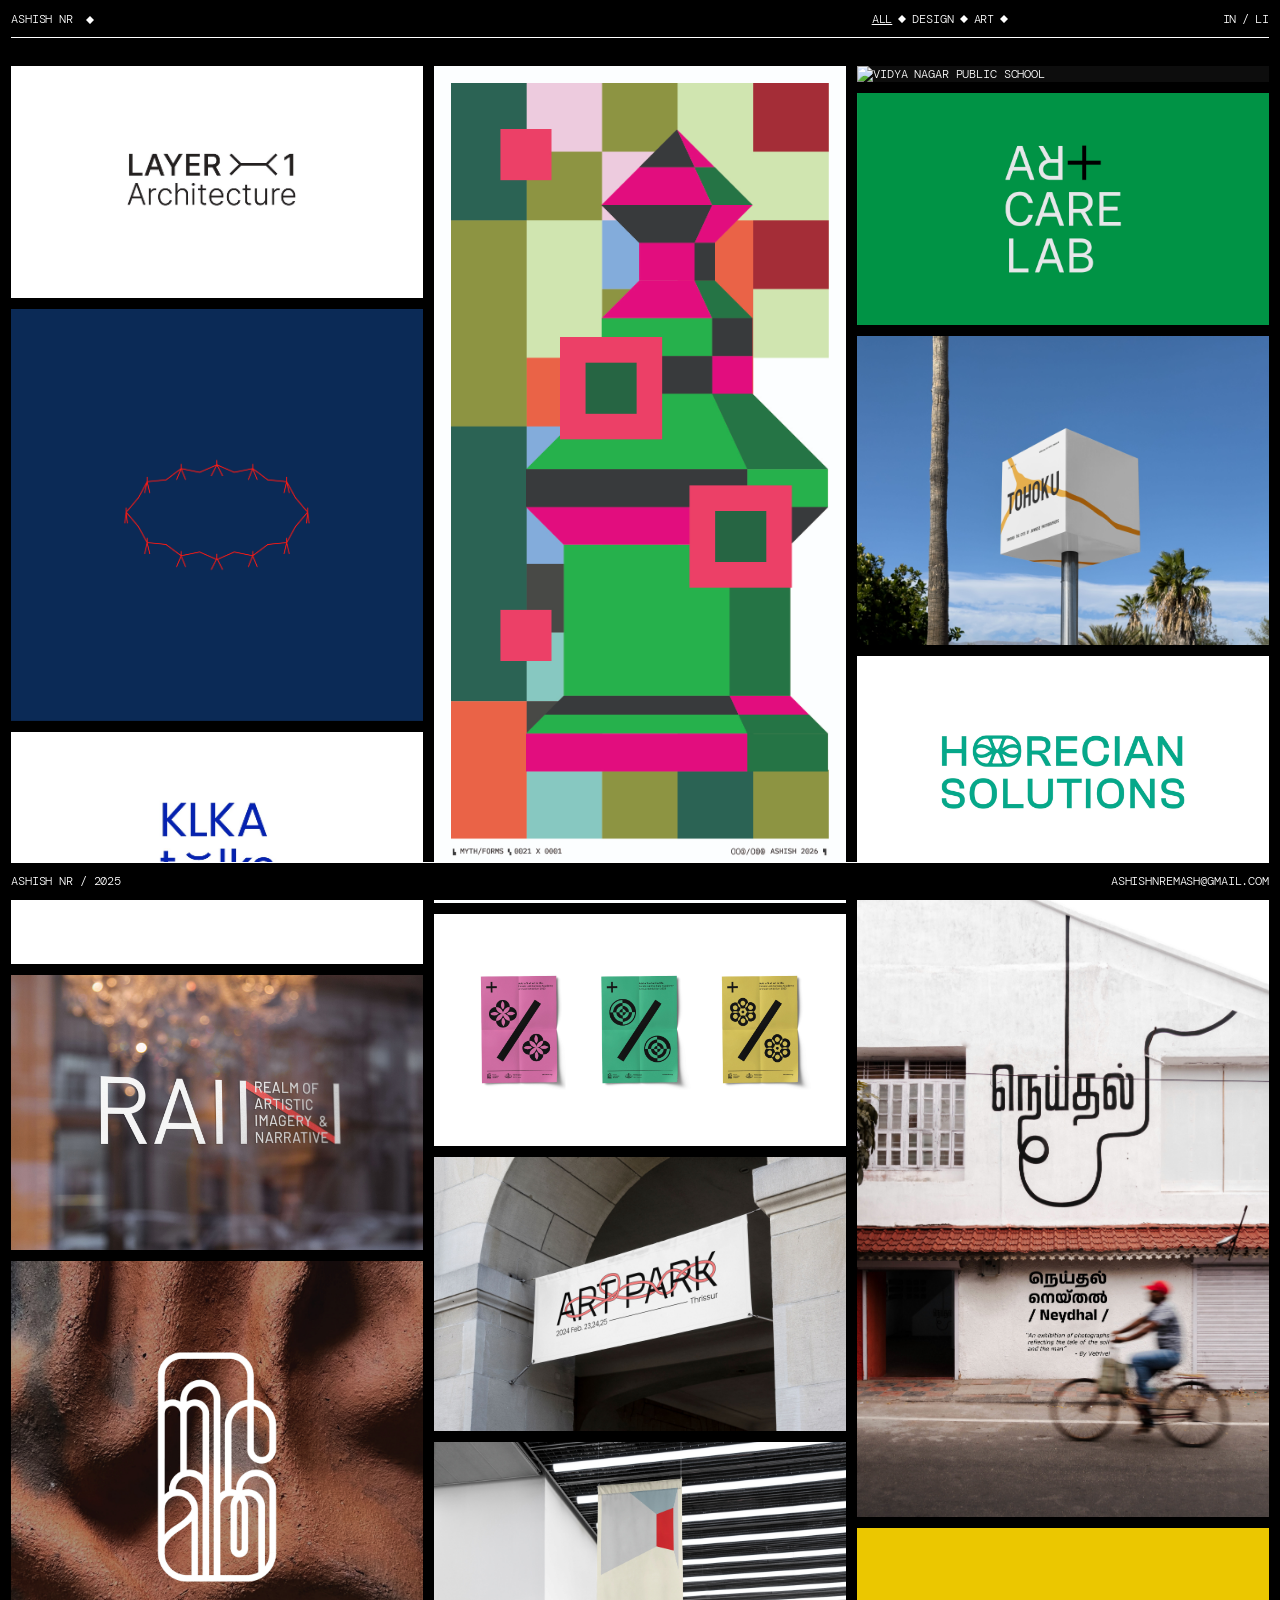
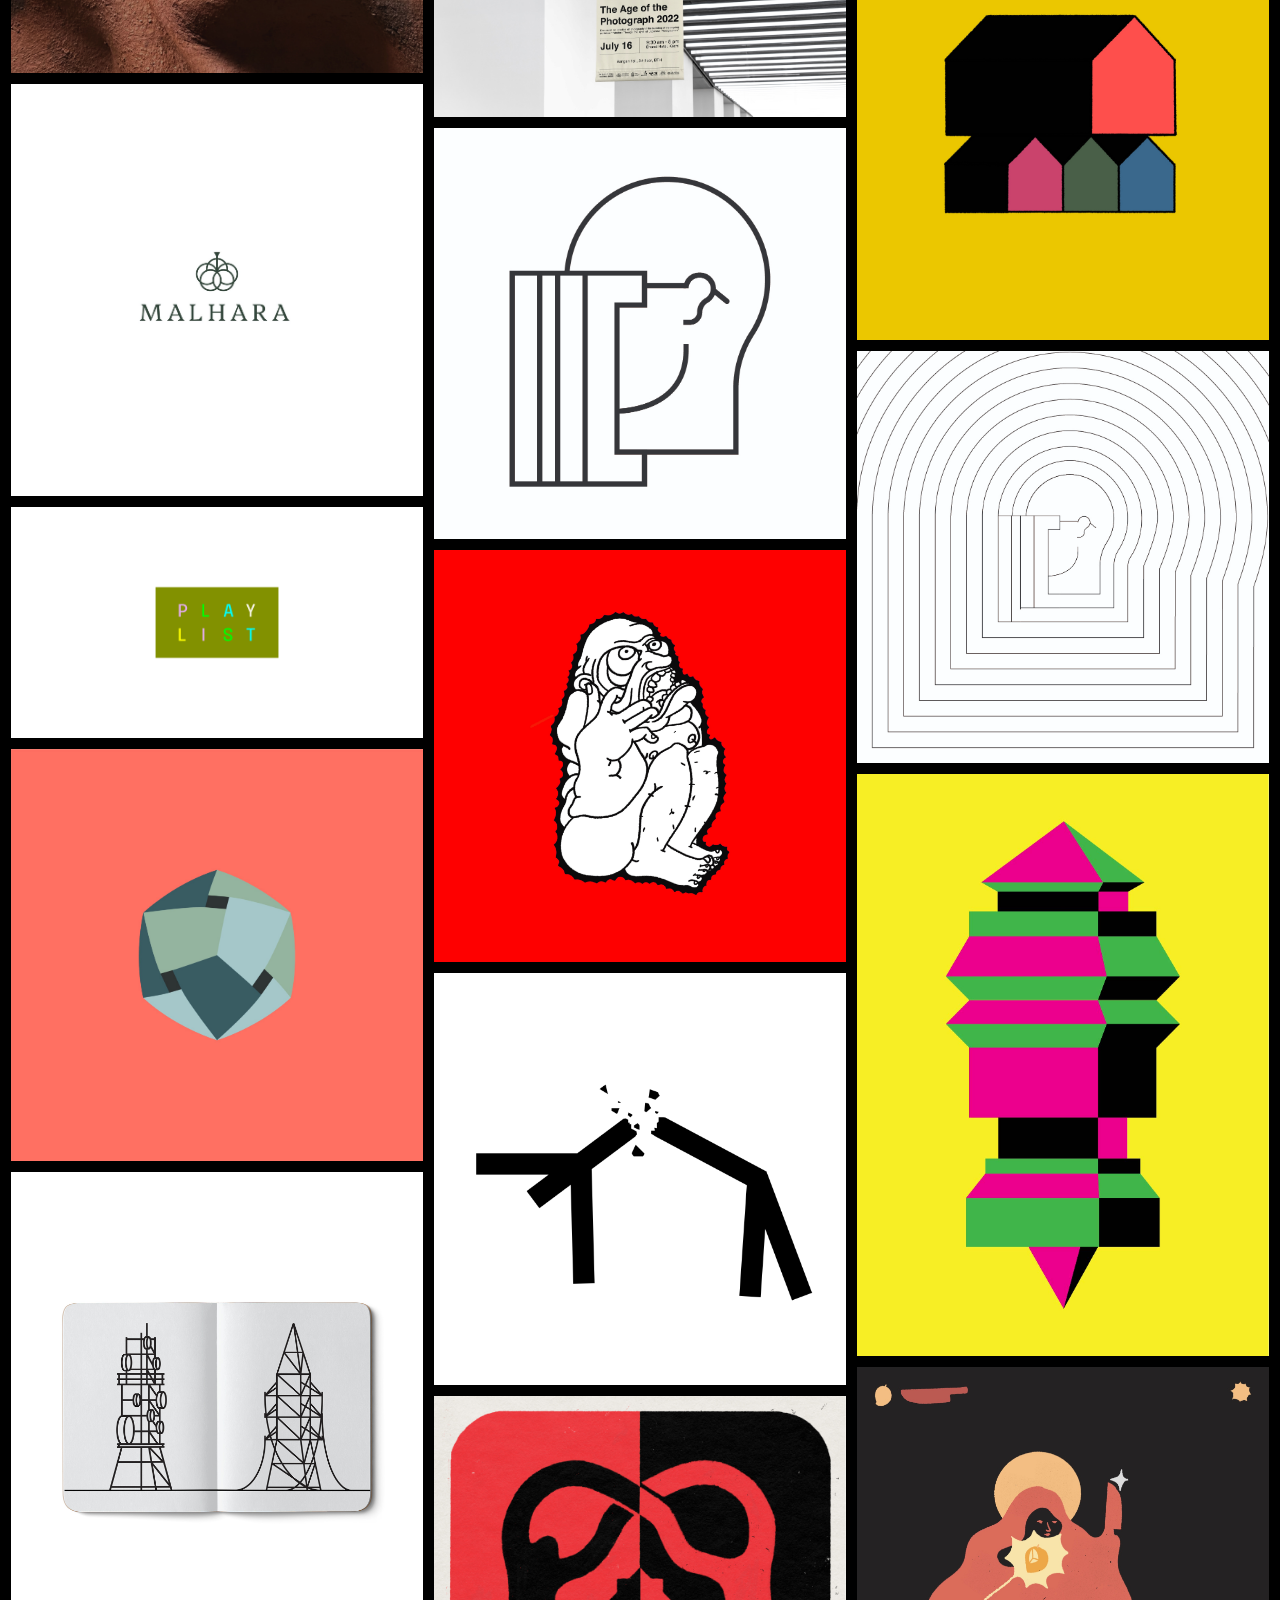
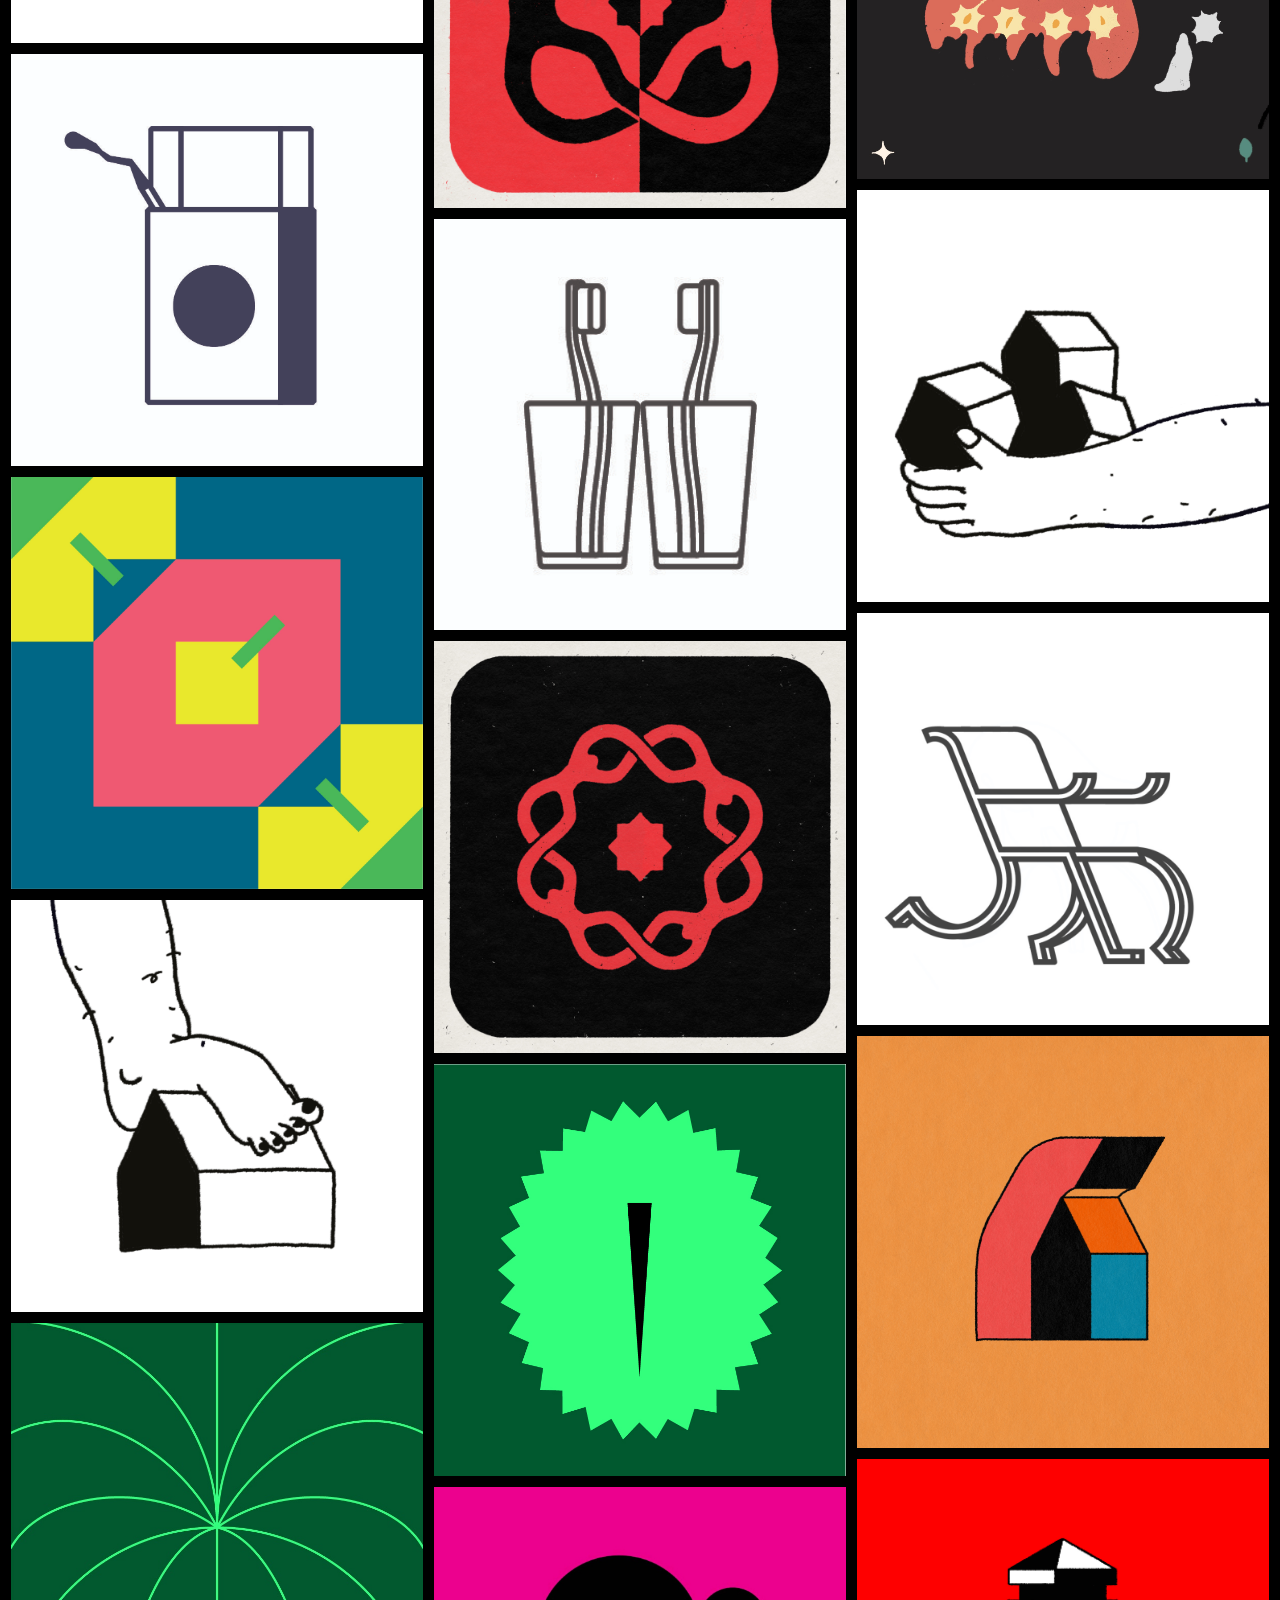
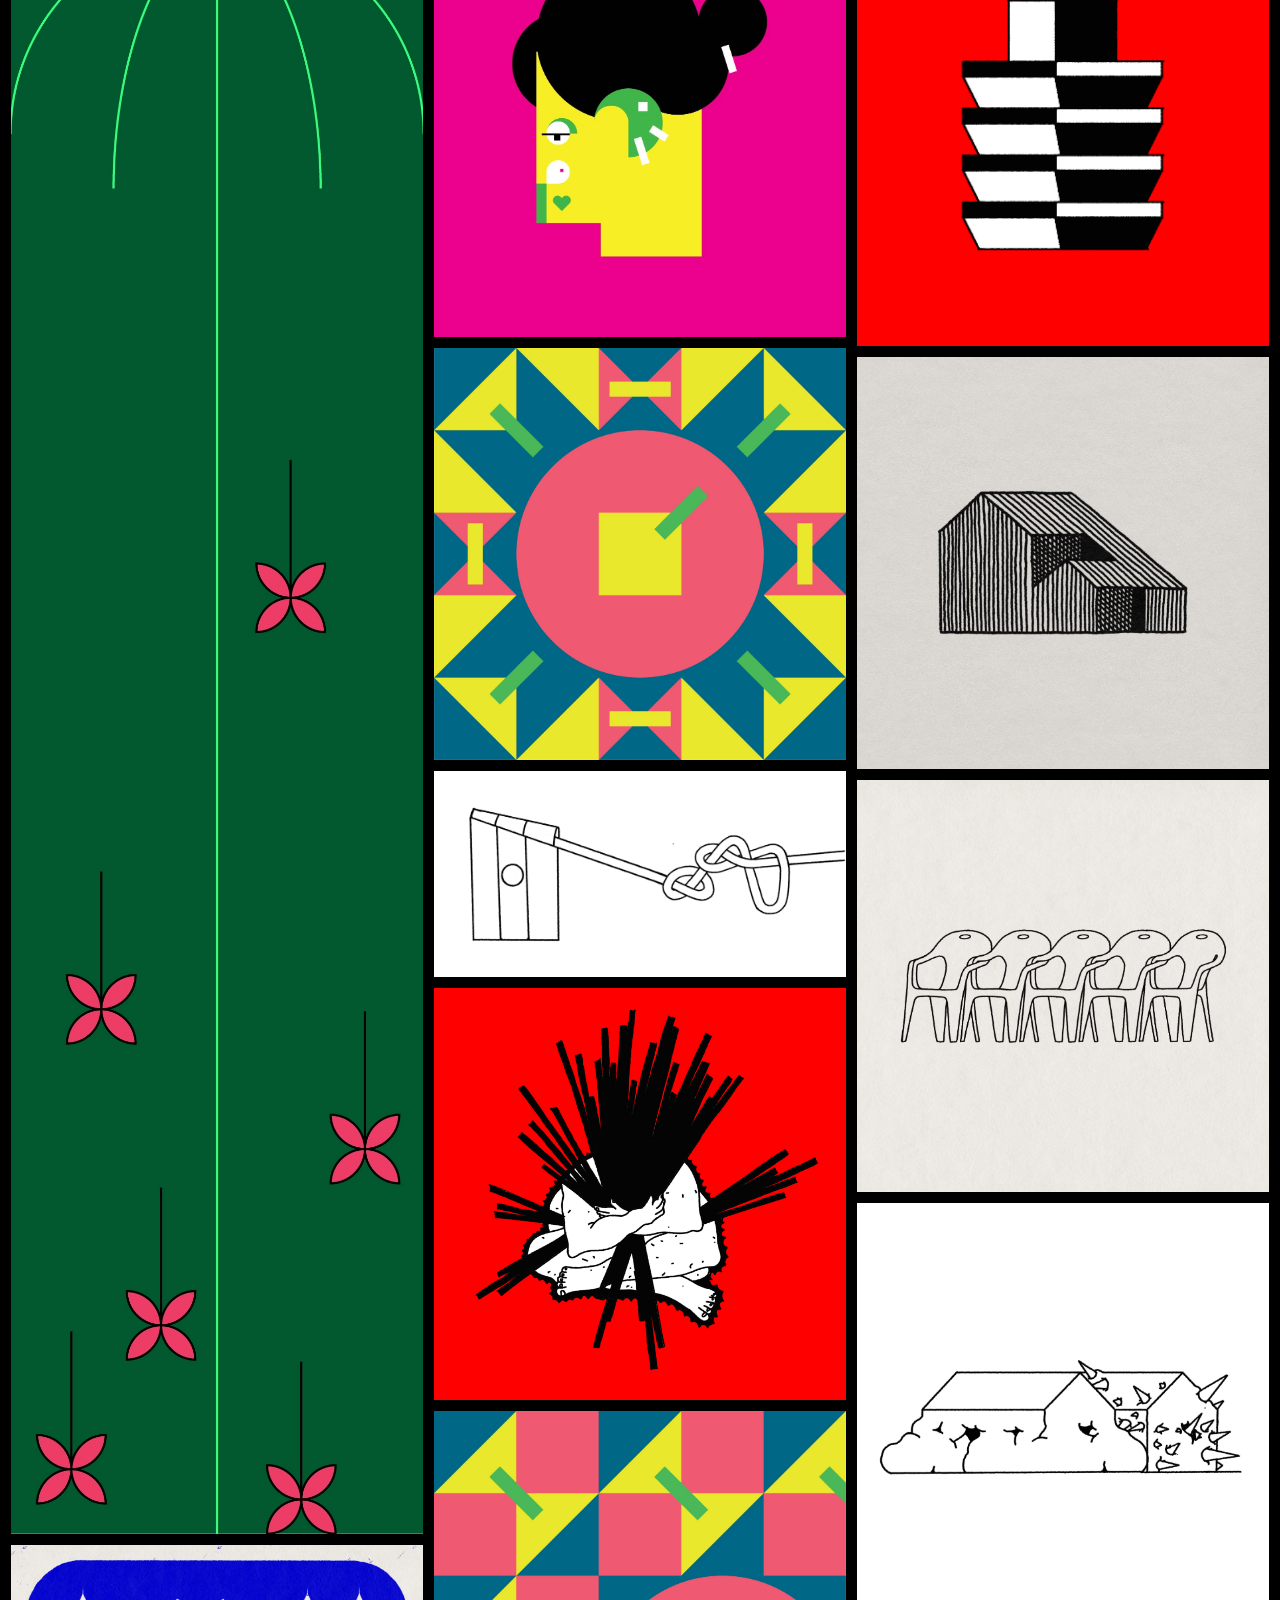
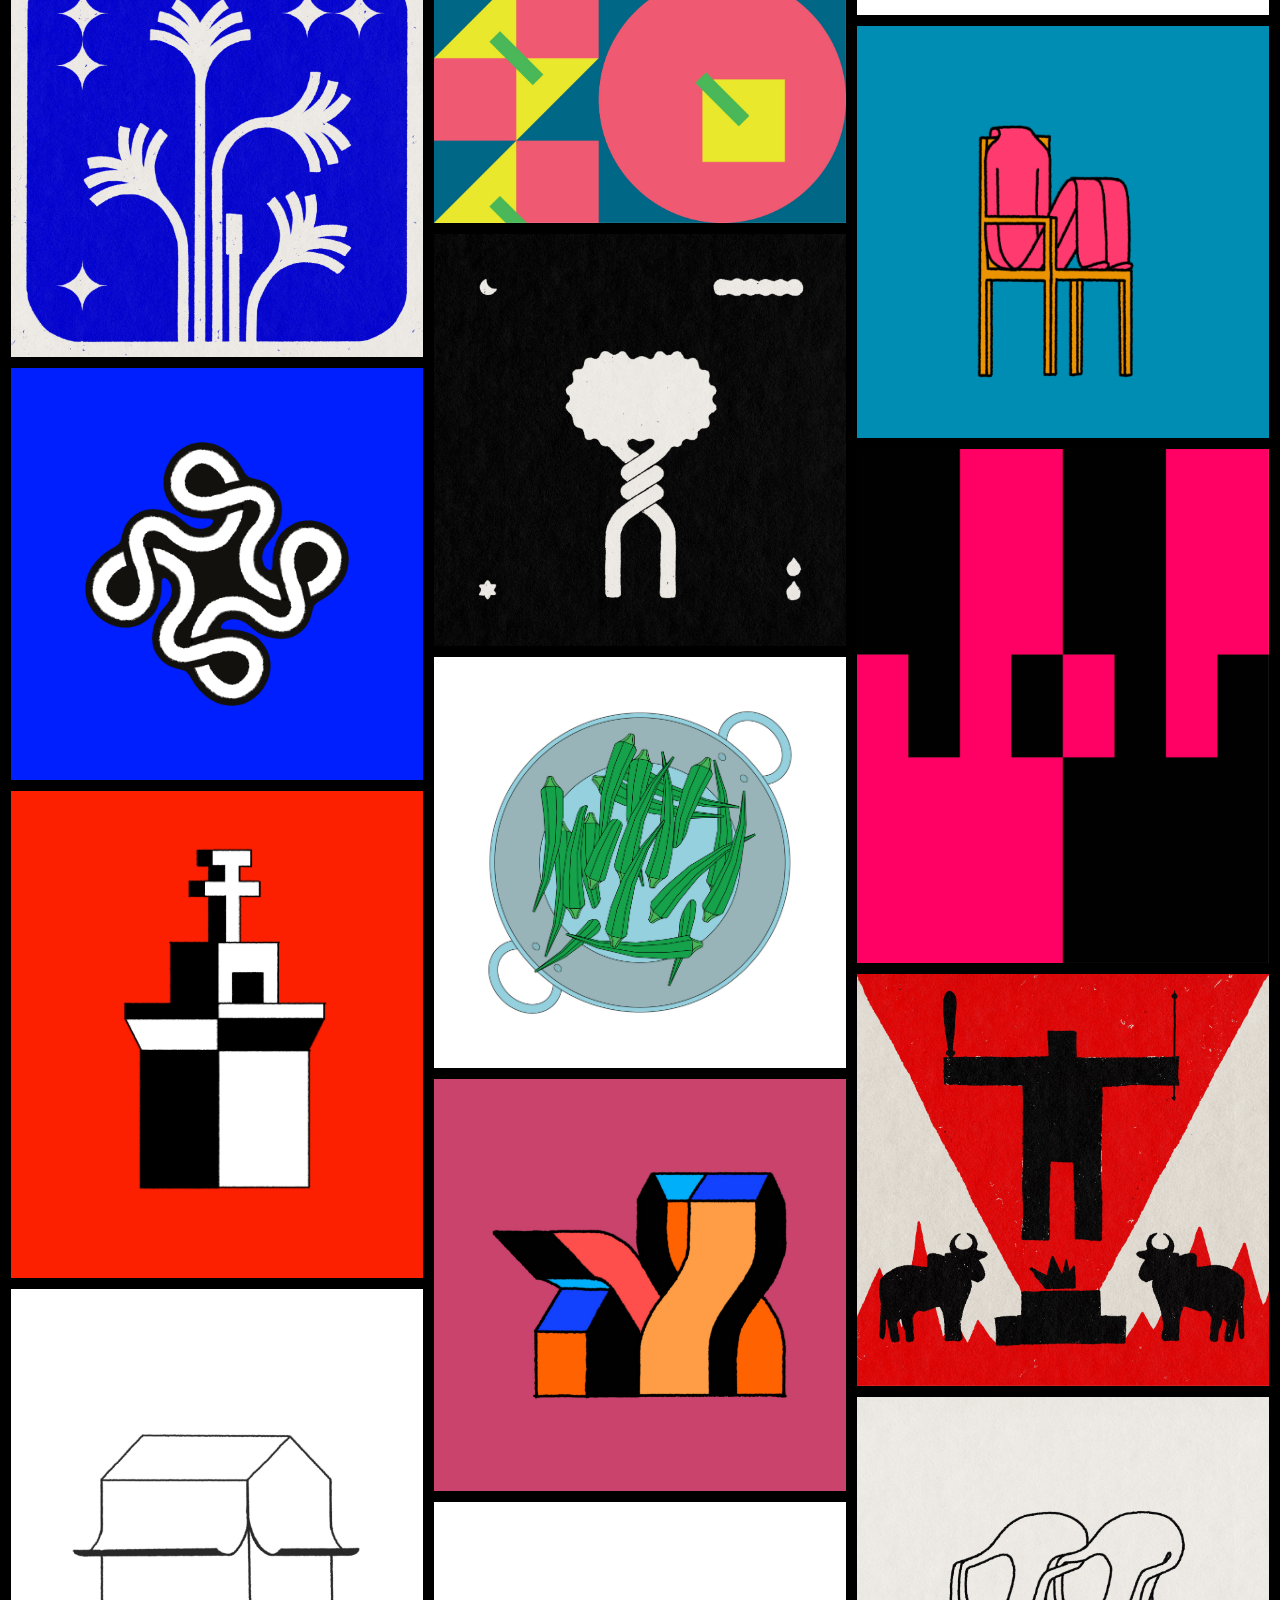
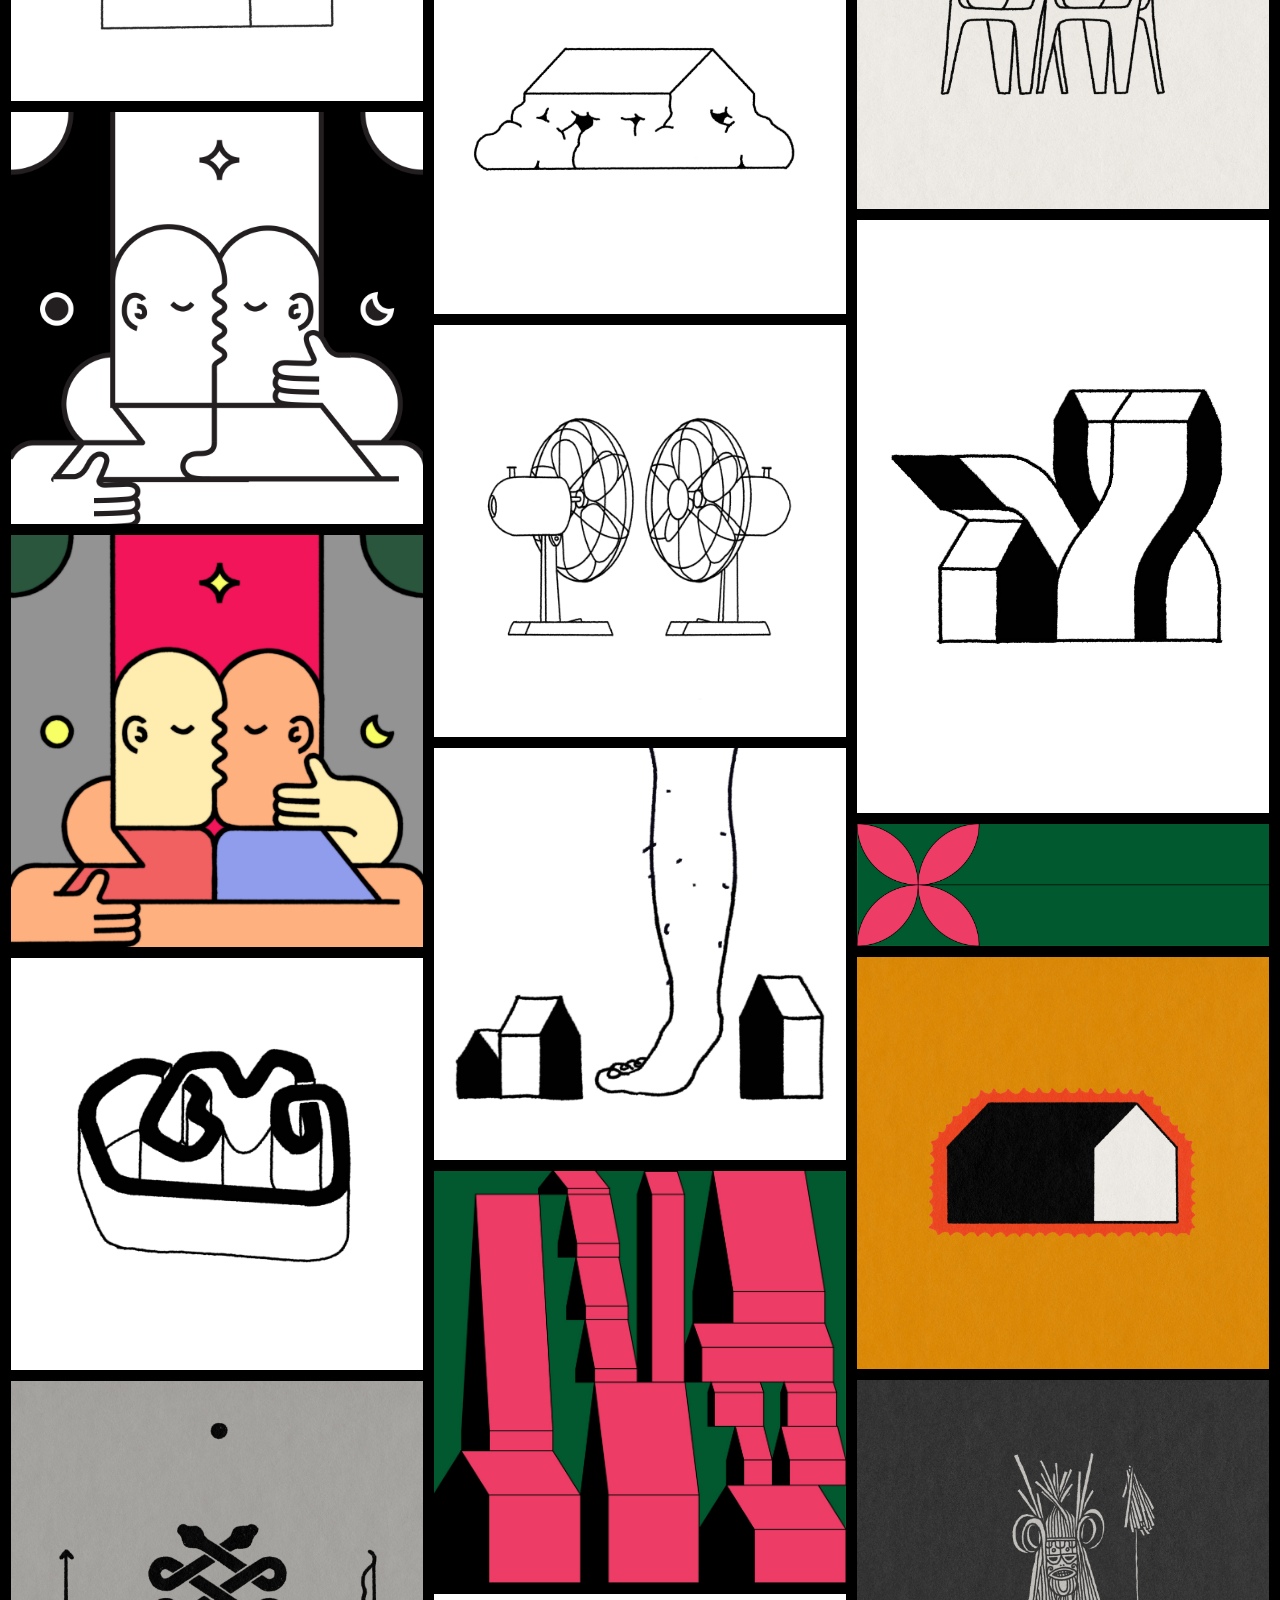
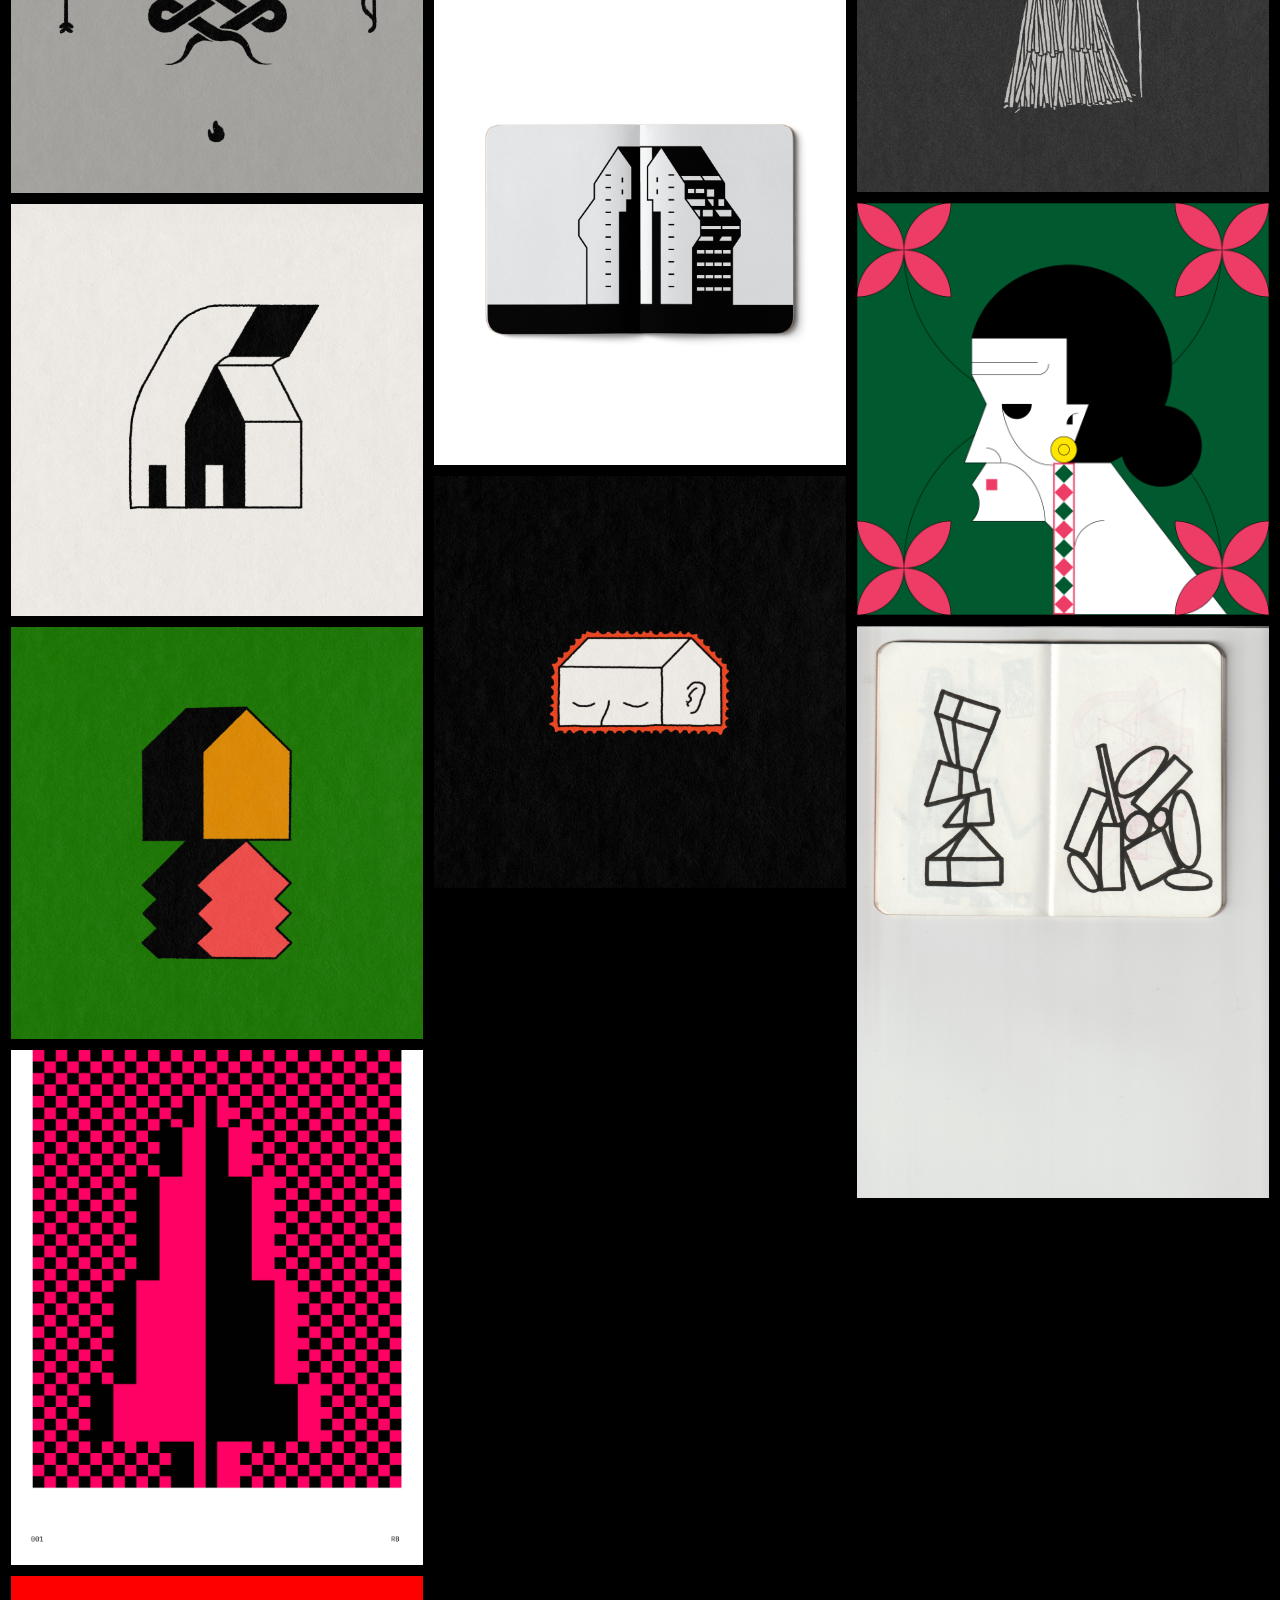
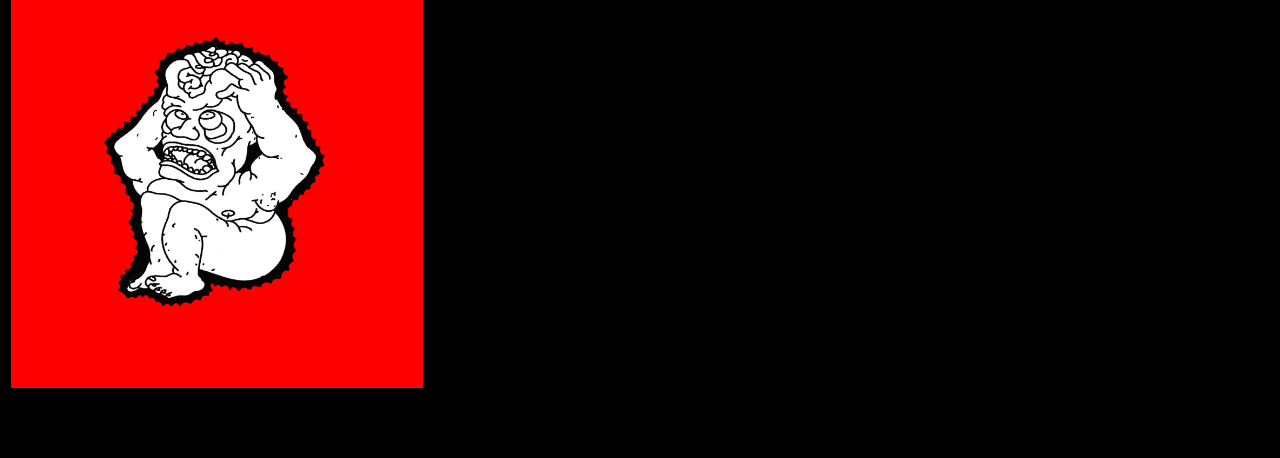
==== commit 204da2f3: "Update custom SVGs and add glyph1.svg logo icon after brand name on home and project pages" ====
--- a/project.html
+++ b/project.html
@@ -15,7 +15,7 @@
     <nav class="top-nav">
         <div class="nav-container">
             <div class="nav-left">
-                <a href="index.html" class="nav-brand">ASHISH NR</a>
+                <a href="index.html" class="nav-brand">ASHISH NR <img src="assets/glyph1.svg" alt="logo glyph" class="logo-glyph"></a>
             </div>
             <div class="nav-right">
                 <a href="https://www.instagram.com/ash.ishnr/" target="_blank" class="social-link">IN</a>
--- a/assets/css/style.css
+++ b/assets/css/style.css
@@ -179,6 +179,22 @@
     user-select: none;
     margin: 0 6px;
     /* Tightly constrained spacing */
+    display: inline-flex;
+    align-items: center;
+    justify-content: center;
+    vertical-align: middle;
+}
+
+.filter-glyph,
+.logo-glyph {
+    width: 8px;
+    height: 8px;
+    display: inline-block;
+    vertical-align: middle;
+}
+
+.logo-glyph {
+    margin-left: 6px;
 }
 
 .nav-right {
@@ -583,7 +599,7 @@
     .masonry-container {
         flex-direction: column;
         gap: var(--gutter);
-        padding-top: 90px;
+        padding-top: calc(var(--font-size) + 2 * var(--pageMarginTotal) + var(--vertical));
     }
 
     .masonry-column {
@@ -591,29 +607,43 @@
         gap: var(--gutter);
     }
 
-    /* Nav stack on mobile */
+    /* Mobile Nav: Single Line Row Layout */
     .nav-container {
-        flex-direction: column;
-        align-items: flex-start;
-        gap: 12px;
-        padding-bottom: 12px;
+        flex-direction: row;
+        align-items: center;
+        justify-content: space-between;
+        gap: 0;
+        padding-bottom: var(--pageMarginTotal);
     }
 
     .nav-center {
-        position: relative;
-        left: 0;
-        height: auto;
-        margin-top: 6px;
-        margin-bottom: 6px;
+        position: absolute;
+        left: auto;
+        right: calc(var(--pageMarginTotal) + 80px);
+        transform: none;
+        top: 0;
+        height: calc(100% - var(--pageMarginTotal));
+        display: flex;
+        align-items: center;
+        margin: 0;
     }
 
     .nav-right {
-        margin-top: 6px;
+        margin-top: 0;
+    }
+
+    .filter-separator,
+    .nav-slash {
+        margin: 0 4px;
+    }
+
+    .logo-glyph {
+        margin-left: 4px;
     }
 
     .project-header-grid {
         flex-direction: column;
-        padding-top: 110px;
+        padding-top: calc(var(--font-size) + 2 * var(--pageMarginTotal) + var(--vertical));
         gap: var(--vertical);
     }
 
